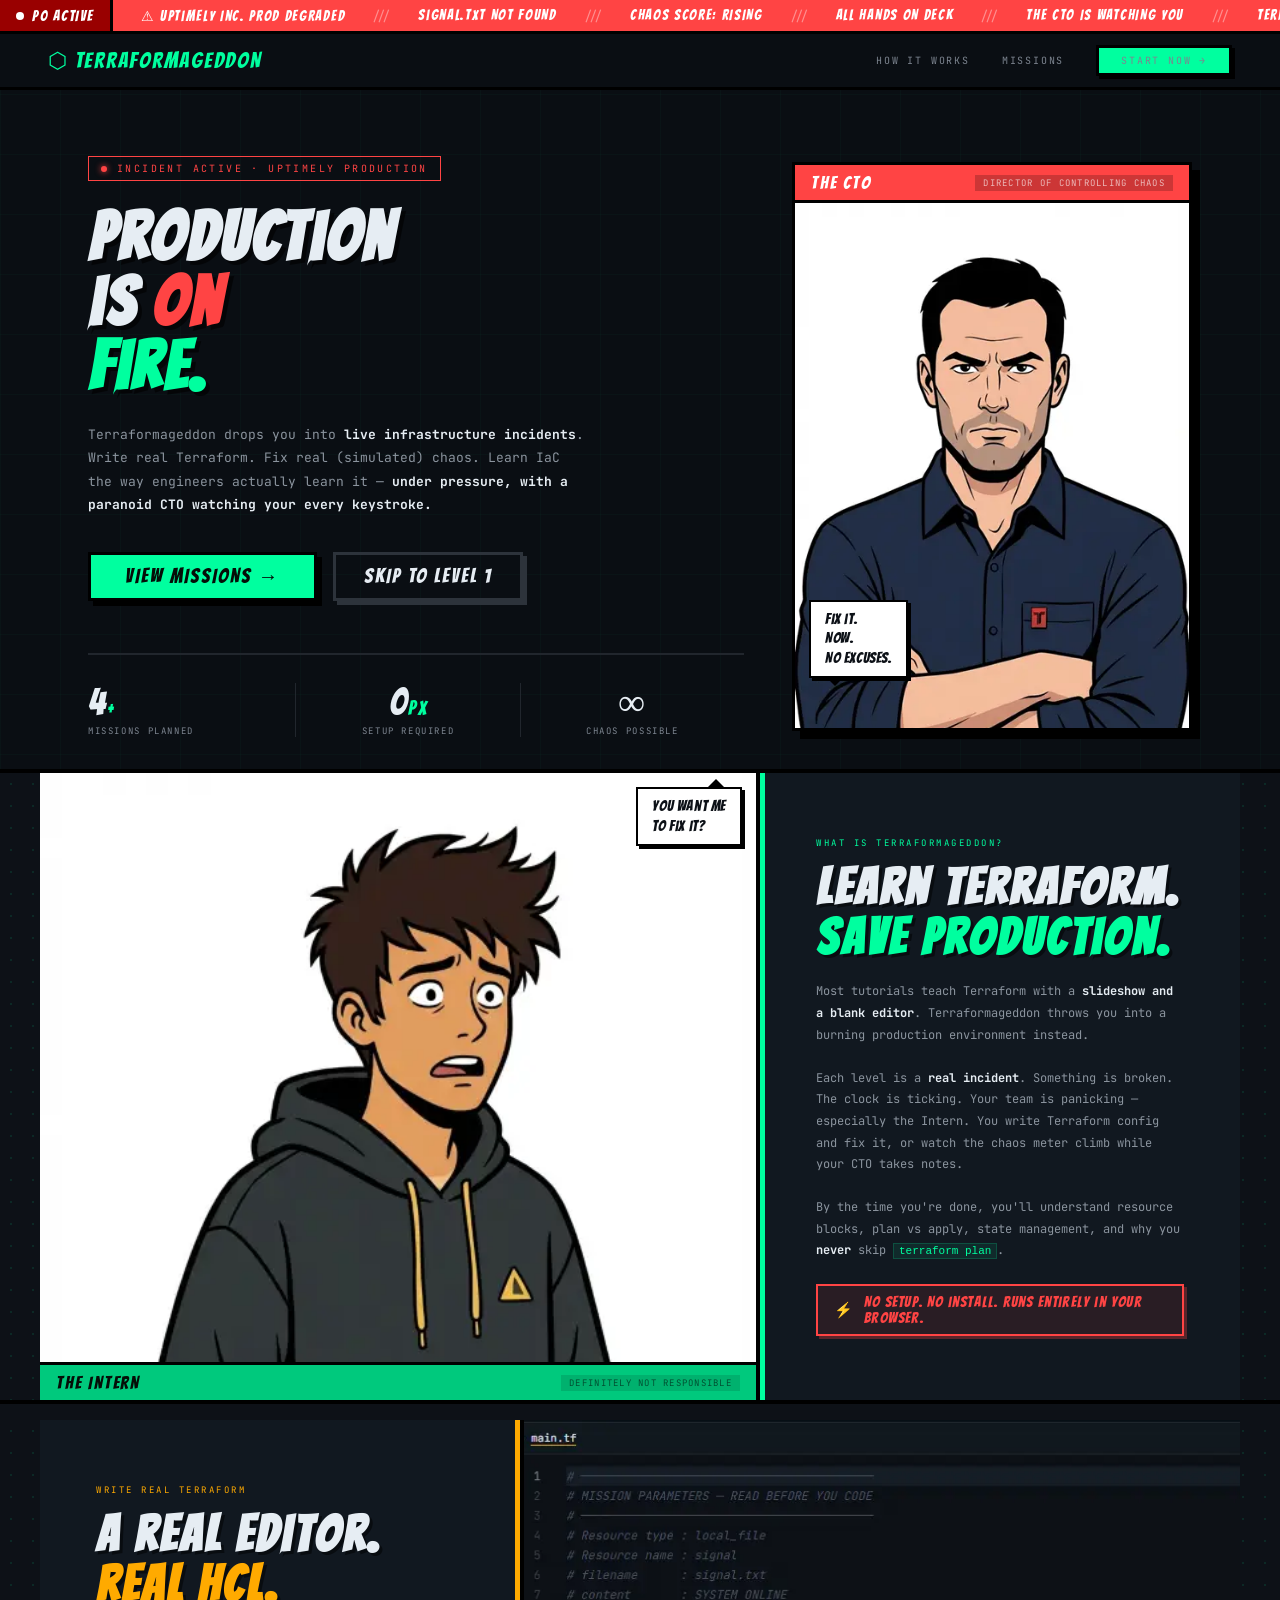
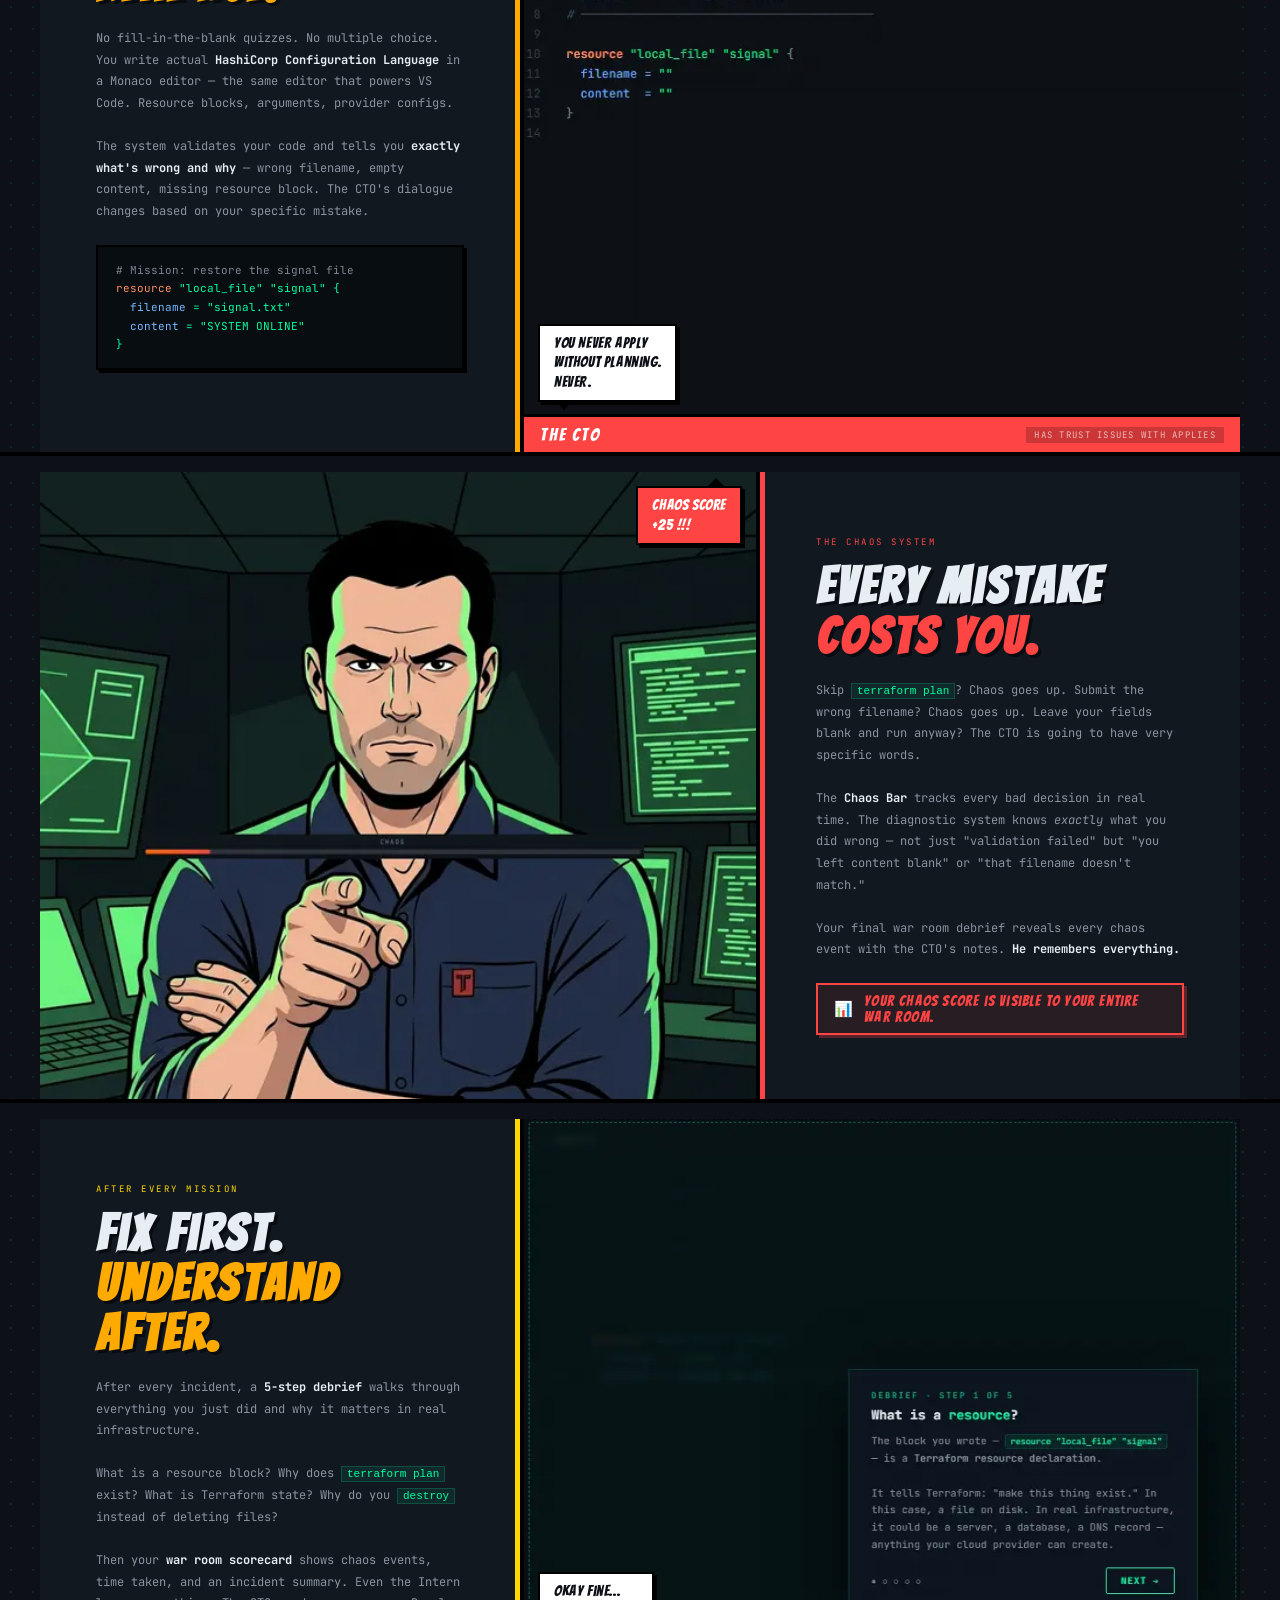
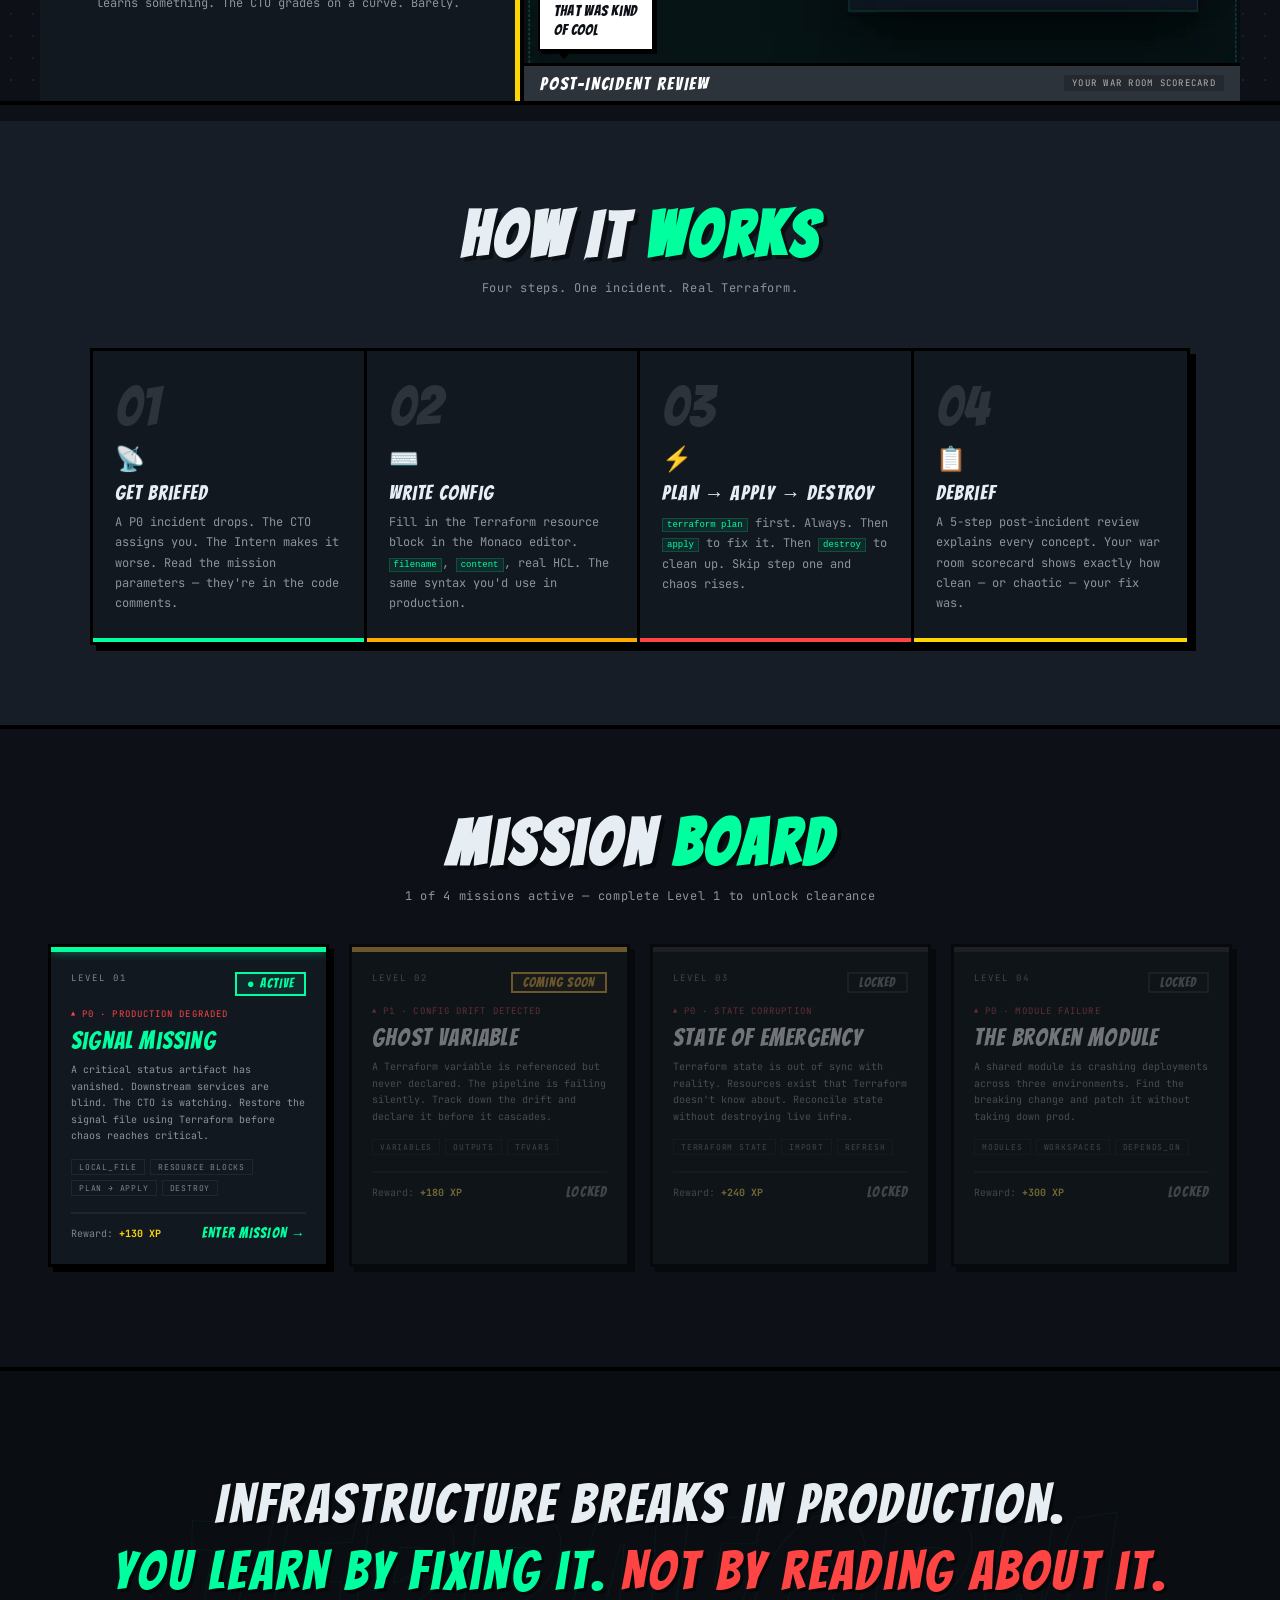
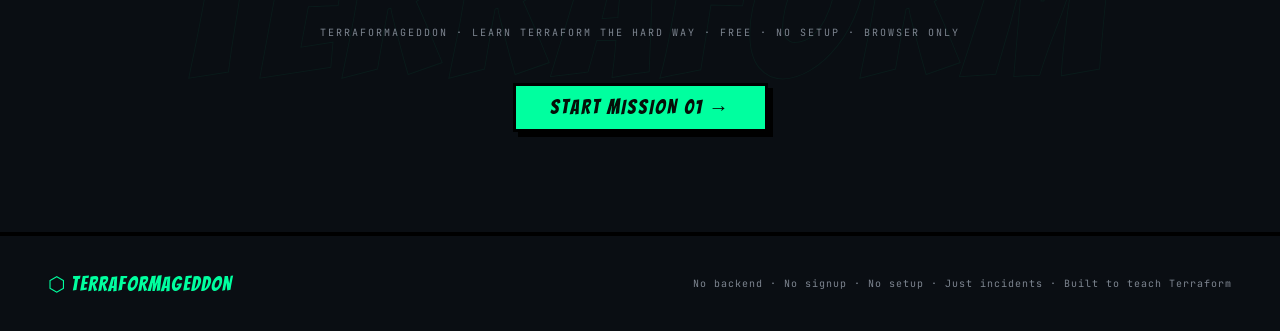
==== index.html @ a48fcbc2 "Initial commit" ====
<!DOCTYPE html>
<html lang="en">
<head>
<meta charset="UTF-8" />
<meta name="viewport" content="width=device-width, initial-scale=1.0" />
<title>Terraformageddon — Learn Terraform by Fixing Production</title>
<link rel="preconnect" href="https://fonts.googleapis.com" />
<link rel="preconnect" href="https://fonts.gstatic.com" crossorigin />
<link href="https://fonts.googleapis.com/css2?family=JetBrains+Mono:wght@400;500;700&family=Bangers&family=Syne:wght@400;600;700;800&display=swap" rel="stylesheet" />
  <link rel="stylesheet" href="css/style.css" />

</head>
<body class="landing">

<!-- TICKER -->
<div id="ticker">
  <div class="ticker-badge"><div class="ticker-dot"></div> P0 ACTIVE</div>
  <div class="ticker-scroll">
    <span class="ticker-item">⚠ Uptimely Inc. PROD DEGRADED</span><span class="ticker-sep"> /// </span>
    <span class="ticker-item">signal.txt NOT FOUND</span><span class="ticker-sep"> /// </span>
    <span class="ticker-item">CHAOS SCORE: RISING</span><span class="ticker-sep"> /// </span>
    <span class="ticker-item">ALL HANDS ON DECK</span><span class="ticker-sep"> /// </span>
    <span class="ticker-item">THE CTO IS WATCHING YOU</span><span class="ticker-sep"> /// </span>
    <span class="ticker-item">TERRAFORM CONFIG: MISSING</span><span class="ticker-sep"> /// </span>
    <span class="ticker-item">DOWNSTREAM SERVICES: BLIND</span><span class="ticker-sep"> /// </span>
    <span class="ticker-item">⚠ Uptimely Inc. PROD DEGRADED</span><span class="ticker-sep"> /// </span>
    <span class="ticker-item">signal.txt NOT FOUND</span><span class="ticker-sep"> /// </span>
    <span class="ticker-item">CHAOS SCORE: RISING</span><span class="ticker-sep"> /// </span>
    <span class="ticker-item">ALL HANDS ON DECK</span><span class="ticker-sep"> /// </span>
    <span class="ticker-item">THE CTO IS WATCHING YOU</span><span class="ticker-sep"> /// </span>
    <span class="ticker-item">TERRAFORM CONFIG: MISSING</span><span class="ticker-sep"> /// </span>
    <span class="ticker-item">DOWNSTREAM SERVICES: BLIND</span><span class="ticker-sep"> /// </span>
  </div>
</div>

<!-- NAV -->
<nav>
  <a href="#" class="nav-logo">⬡ TERRAFORMAGEDDON</a>
  <div class="nav-links">
    <a href="#how">How It Works</a>
    <a href="#missions">Missions</a>
    <a href="level1.html" class="nav-cta">START NOW →</a>
  </div>
</nav>

<!-- ═══════════════════════════════
     HERO
═══════════════════════════════ -->
<section id="hero">
  <div class="hero-inner">

    <div class="hero-left">
      <div class="hero-tag"><div class="hero-tag-dot"></div> Incident Active · Uptimely Production</div>
      <h1 class="hero-title">
        Production<br>is <span class="red">on</span><br><span class="green">fire.</span>
      </h1>
      <p class="hero-desc">
        Terraformageddon drops you into <strong>live infrastructure incidents</strong>.
        Write real Terraform. Fix real (simulated) chaos. Learn IaC the way engineers actually learn it —
        <strong>under pressure, with a paranoid CTO watching your every keystroke.</strong>
      </p>
      <div class="hero-btns">
        <a href="#missions" class="btn-primary">VIEW MISSIONS →</a>
        <a href="level1.html" class="btn-secondary">SKIP TO LEVEL 1</a>
      </div>
      <div class="hero-stats">
        <div class="hstat">
          <div class="hstat-val">4<span class="u">+</span></div>
          <div class="hstat-label">Missions Planned</div>
        </div>
        <div class="hstat">
          <div class="hstat-val">0<span class="u">px</span></div>
          <div class="hstat-label">Setup Required</div>
        </div>
        <div class="hstat">
          <div class="hstat-val">∞</div>
          <div class="hstat-label">Chaos Possible</div>
        </div>
      </div>
    </div>

    <!-- CTO card -->
    <div class="hero-right">
      <div class="char-card">
        <div class="char-card-bar bar-red">
          <span class="char-name">THE CTO</span>
          <span class="char-role">Director of Controlling Chaos</span>
        </div>
        <div class="char-slot portrait slot-cto">
          <img src="images/cto.webp" alt="The CTO">
          <img src="" alt="The CTO" data-char="cto" />
        </div>
        <div class="bubble bubble-bl">Fix it.<br>Now.<br>No excuses.</div>
      </div>
    </div>

  </div>
</section>


<!-- ═══════════════════════════════
     SECTION 1 — What Is This? (The Intern)
     Image LEFT, Text RIGHT
═══════════════════════════════ -->
<section class="feat ab-green">
  <div class="feat-inner">

    <div class="feat-img">
      <div class="char-slot full slot-intern">
        <img src="images/intern.webp" alt="The Intern">
        <img src="" alt="The Intern" data-char="intern" />
      </div>
      <!-- Name bar pinned to bottom -->
      <div class="char-card-bar bar-green" style="position:absolute;bottom:0;left:0;right:0;border-top:3px solid #000;border-bottom:none;">
        <span class="char-name dark">THE INTERN</span>
        <span class="char-role dark">Definitely Not Responsible</span>
      </div>
      <div class="bubble bubble-tr">You want ME <br>to fix it?</div>
    </div>

    <div class="feat-text">
      <div class="feat-eyebrow ey-green">What Is Terraformageddon?</div>
      <h2 class="feat-title">Learn Terraform.<br><span class="hl-green">Save Production.</span></h2>
      <p class="feat-body">
        Most tutorials teach Terraform with a <strong>slideshow and a blank editor</strong>.
        Terraformageddon throws you into a burning production environment instead.
        <br><br>
        Each level is a <strong>real incident</strong>. Something is broken. The clock is ticking.
        Your team is panicking — especially the Intern. You write Terraform config and fix it,
        or watch the chaos meter climb while your CTO takes notes.
        <br><br>
        By the time you're done, you'll understand resource blocks, plan vs apply,
        state management, and why you <strong>never</strong> skip <code>terraform plan</code>.
      </p>
      <div class="badge"><span>⚡</span> No setup. No install. Runs entirely in your browser.</div>
    </div>

  </div>
</section>


<!-- ═══════════════════════════════
     SECTION 2 — Write Real Code (CTO)
     Text LEFT, Image RIGHT
═══════════════════════════════ -->
<section class="feat ab-orange">
  <div class="feat-inner flip">

    <div class="feat-img" style="border-left:4px solid #000;border-right:none;">
      <div class="char-slot full slot-cto">
        <img src="images/editor.webp" alt="Code Editor">
        <img src="" alt="Code Editor for the actual Terraform Code" data-char="editor" />
      </div>
      <div class="char-card-bar bar-red" style="position:absolute;bottom:0;left:0;right:0;border-top:3px solid #000;border-bottom:none;">
        <span class="char-name">THE CTO</span>
        <span class="char-role">Has Trust Issues With Applies</span>
      </div>
      <div class="bubble bubble-bl">You NEVER apply<br>without planning.<br>NEVER.</div>
    </div>

    <div class="feat-text">
      <div class="feat-eyebrow ey-orange">Write Real Terraform</div>
      <h2 class="feat-title">A real editor.<br><span class="hl-orange">Real HCL.</span></h2>
      <p class="feat-body">
        No fill-in-the-blank quizzes. No multiple choice.
        You write actual <strong>HashiCorp Configuration Language</strong> in a Monaco editor —
        the same editor that powers VS Code. Resource blocks, arguments, provider configs.
        <br><br>
        The system validates your code and tells you <strong>exactly what's wrong and why</strong>
        — wrong filename, empty content, missing resource block.
        The CTO's dialogue changes based on your specific mistake.
      </p>
      <div class="callout">
        <span class="cm"># Mission: restore the signal file</span><br>
        <span class="kw">resource</span> "local_file" "signal" {<br>
        &nbsp;&nbsp;<span class="at">filename</span> = "signal.txt"<br>
        &nbsp;&nbsp;<span class="at">content</span>  = "SYSTEM ONLINE"<br>
        }
      </div>
    </div>

  </div>
</section>


<!-- ═══════════════════════════════
     SECTION 3 — Chaos System
     Image LEFT, Text RIGHT
═══════════════════════════════ -->
<section class="feat ab-red">
  <div class="feat-inner">

    <div class="feat-img">
      <div class="char-slot full slot-chaos">
        <img src="images/chaos.webp" alt="Chaos war room scene">
        <img src="" alt="Chaos war room scene" data-char="chaos" />
      </div>
      <div class="bubble bubble-tr bubble-red">CHAOS SCORE<br>+25 !!!</div>
    </div>

    <div class="feat-text">
      <div class="feat-eyebrow ey-red">The Chaos System</div>
      <h2 class="feat-title">Every mistake<br><span class="hl-red">costs you.</span></h2>
      <p class="feat-body">
        Skip <code>terraform plan</code>? Chaos goes up. Submit the wrong filename? Chaos goes up.
        Leave your fields blank and run anyway? The CTO is going to have very specific words.
        <br><br>
        The <strong>Chaos Bar</strong> tracks every bad decision in real time.
        The diagnostic system knows <em>exactly</em> what you did wrong —
        not just "validation failed" but "you left content blank" or "that filename doesn't match."
        <br><br>
        Your final war room debrief reveals every chaos event with the CTO's notes.
        <strong>He remembers everything.</strong>
      </p>
      <div class="badge"><span>📊</span> Your chaos score is visible to your entire war room.</div>
    </div>

  </div>
</section>


<!-- ═══════════════════════════════
     SECTION 4 — Debrief / Learn
     Text LEFT, Image RIGHT
═══════════════════════════════ -->
<section class="feat ab-yellow">
  <div class="feat-inner flip">

    <div class="feat-img" style="border-left:4px solid #000;border-right:none;">
      <div class="char-slot full slot-green">
        <img src="images/debrief.webp" alt="Post-mission debrief scene">
        <img src="" alt="Post-mission debrief" data-char="debrief" />
        <div class="placeholder">
          <div class="placeholder-icon">📡</div>
          <div class="placeholder-label">Scene Art Placeholder</div>
          <div class="placeholder-hint">War room debrief: scorecard on screen,<br>Intern actually impressed,<br>calm CTO, comic book style</div>
        </div>
      </div>
      <div class="char-card-bar bar-grey" style="position:absolute;bottom:0;left:0;right:0;border-top:3px solid #000;border-bottom:none;">
        <span class="char-name">POST-INCIDENT REVIEW</span>
        <span class="char-role">Your war room scorecard</span>
      </div>
      <div class="bubble bubble-bl">okay fine...<br>that was kind<br>of cool</div>
    </div>

    <div class="feat-text">
      <div class="feat-eyebrow ey-yellow">After Every Mission</div>
      <h2 class="feat-title">Fix first.<br><span class="hl-orange">Understand after.</span></h2>
      <p class="feat-body">
        After every incident, a <strong>5-step debrief</strong> walks through everything you just did
        and why it matters in real infrastructure.
        <br><br>
        What is a resource block? Why does <code>terraform plan</code> exist?
        What is Terraform state? Why do you <code>destroy</code> instead of deleting files?
        <br><br>
        Then your <strong>war room scorecard</strong> shows chaos events, time taken,
        and an incident summary. Even the Intern learns something.
        The CTO grades on a curve. Barely.
      </p>
    </div>

  </div>
</section>


<!-- ═══════════════════════════════
     HOW IT WORKS
═══════════════════════════════ -->
<section id="how">
  <div class="sec-head">
    <h2>How It <span>Works</span></h2>
    <p>Four steps. One incident. Real Terraform.</p>
  </div>
  <div class="steps">
    <div class="step s1">
      <div class="step-num">01</div>
      <div class="step-icon">📡</div>
      <div class="step-title">Get Briefed</div>
      <div class="step-body">A P0 incident drops. The CTO assigns you. The Intern makes it worse. Read the mission parameters — they're in the code comments.</div>
    </div>
    <div class="step s2">
      <div class="step-num">02</div>
      <div class="step-icon">⌨️</div>
      <div class="step-title">Write Config</div>
      <div class="step-body">Fill in the Terraform resource block in the Monaco editor. <code>filename</code>, <code>content</code>, real HCL. The same syntax you'd use in production.</div>
    </div>
    <div class="step s3">
      <div class="step-num">03</div>
      <div class="step-icon">⚡</div>
      <div class="step-title">Plan → Apply → Destroy</div>
      <div class="step-body"><code>terraform plan</code> first. Always. Then <code>apply</code> to fix it. Then <code>destroy</code> to clean up. Skip step one and chaos rises.</div>
    </div>
    <div class="step s4">
      <div class="step-num">04</div>
      <div class="step-icon">📋</div>
      <div class="step-title">Debrief</div>
      <div class="step-body">A 5-step post-incident review explains every concept. Your war room scorecard shows exactly how clean — or chaotic — your fix was.</div>
    </div>
  </div>
</section>


<!-- ═══════════════════════════════
     MISSION BOARD
═══════════════════════════════ -->
<section id="missions">
  <div style="max-width:1200px;margin:0 auto;">
    <div class="sec-head" style="margin-bottom:40px;">
      <h2>Mission <span>Board</span></h2>
      <p>1 of 4 missions active — complete Level 1 to unlock clearance</p>
    </div>
    <div class="mission-grid">

      <a href="level1.html" class="mcard active-m">
        <div class="maccent ma-green"></div>
        <div class="mbody">
          <div class="mtop"><div class="mlevel">Level 01</div><div class="mstatus ms-active">● ACTIVE</div></div>
          <div class="mincident">P0 · Production Degraded</div>
          <div class="mtitle">Signal Missing</div>
          <div class="mdesc">A critical status artifact has vanished. Downstream services are blind. The CTO is watching. Restore the signal file using Terraform before chaos reaches critical.</div>
          <div class="mtags">
            <span class="mtag">local_file</span>
            <span class="mtag">resource blocks</span>
            <span class="mtag">plan → apply</span>
            <span class="mtag">destroy</span>
          </div>
          <div class="mfooter">
            <div class="mxp">Reward: <strong>+130 XP</strong></div>
            <div class="mcta">ENTER MISSION →</div>
          </div>
        </div>
      </a>

      <div class="mcard locked">
        <div class="maccent ma-orange"></div>
        <div class="mbody">
          <div class="mtop"><div class="mlevel">Level 02</div><div class="mstatus ms-soon">COMING SOON</div></div>
          <div class="mincident">P1 · Config Drift Detected</div>
          <div class="mtitle">Ghost Variable</div>
          <div class="mdesc">A Terraform variable is referenced but never declared. The pipeline is failing silently. Track down the drift and declare it before it cascades.</div>
          <div class="mtags"><span class="mtag">variables</span><span class="mtag">outputs</span><span class="mtag">tfvars</span></div>
          <div class="mfooter"><div class="mxp">Reward: <strong>+180 XP</strong></div><div class="mcta">LOCKED</div></div>
        </div>
      </div>

      <div class="mcard locked">
        <div class="maccent ma-grey"></div>
        <div class="mbody">
          <div class="mtop"><div class="mlevel">Level 03</div><div class="mstatus ms-locked">LOCKED</div></div>
          <div class="mincident">P0 · State Corruption</div>
          <div class="mtitle">State of Emergency</div>
          <div class="mdesc">Terraform state is out of sync with reality. Resources exist that Terraform doesn't know about. Reconcile state without destroying live infra.</div>
          <div class="mtags"><span class="mtag">terraform state</span><span class="mtag">import</span><span class="mtag">refresh</span></div>
          <div class="mfooter"><div class="mxp">Reward: <strong>+240 XP</strong></div><div class="mcta">LOCKED</div></div>
        </div>
      </div>

      <div class="mcard locked">
        <div class="maccent ma-grey"></div>
        <div class="mbody">
          <div class="mtop"><div class="mlevel">Level 04</div><div class="mstatus ms-locked">LOCKED</div></div>
          <div class="mincident">P0 · Module Failure</div>
          <div class="mtitle">The Broken Module</div>
          <div class="mdesc">A shared module is crashing deployments across three environments. Find the breaking change and patch it without taking down prod.</div>
          <div class="mtags"><span class="mtag">modules</span><span class="mtag">workspaces</span><span class="mtag">depends_on</span></div>
          <div class="mfooter"><div class="mxp">Reward: <strong>+300 XP</strong></div><div class="mcta">LOCKED</div></div>
        </div>
      </div>

    </div>
  </div>
</section>


<!-- ═══════════════════════════════
     MANIFESTO
═══════════════════════════════ -->
<section id="manifesto">
  <div class="mani-text">
    Infrastructure breaks in production.<br>
    <span class="g">You learn by fixing it.</span>
    <span class="r"> Not by reading about it.</span>
  </div>
  <div class="mani-sub">Terraformageddon · Learn Terraform the hard way · Free · No setup · Browser only</div>
  <div style="margin-top:44px;">
    <a href="level1.html" class="btn-primary" style="display:inline-block;">START MISSION 01 →</a>
  </div>
</section>


<!-- ═══════════════════════════════
     FOOTER
═══════════════════════════════ -->
<footer>
  <div class="flogo">⬡ TERRAFORMAGEDDON</div>
  <div class="fcopy">No backend · No signup · No setup · Just incidents · Built to teach Terraform</div>
</footer>


<!-- ════════════════════════════════════════════════════
     AI IMAGE GENERATION PROMPTS
     Set #prompts { display: block } in CSS to reveal
════════════════════════════════════════════════════ -->
<div id="prompts">
  <div style="max-width:1100px;margin:0 auto;">
    <div class="sec-head" style="margin-bottom:40px;">
      <h2>Image <span>Prompts</span></h2>
      <p>Generate these in Midjourney / DALL-E 3 / Ideogram. Save to images/ and update the src="" attributes above.</p>
    </div>
    <div class="pgrid">

      <div class="pcard">
        <div class="pchar">THE CTO — Hero &amp; Section 2</div>
        <div class="pfile">→ images/cto.webp &amp; images/cto-plan.webp</div>
        <div class="ptext">
          <em>Flat vector comic book illustration. A stern tech CTO, mid-40s, short dark hair, sharp jaw, dark collared shirt. Holding coffee in one hand, pointing aggressively at something off-screen. Expression: furious, authoritative, zero tolerance. Background: dark ops room with subtle green terminal glow. Bold black outlines, limited palette — dark bg, red accent, green highlight. No gradients. Cel-shaded. Portrait orientation, upper body focus.</em>
          <br><br>
          <em>Variation 2 (cto-plan.webp): Same character, now pointing at a whiteboard showing "terraform plan → terraform apply" with an arrow diagram. Expression: dead serious, one eyebrow raised. Background has orange glow. Same flat vector comic style.</em>
        </div>
      </div>

      <div class="pcard">
        <div class="pchar">THE INTERN — Section 1</div>
        <div class="pfile">→ images/intern.webp</div>
        <div class="ptext">
          <em>Flat vector comic book illustration. A young software intern, early 20s, messy hair, oversized hoodie, wide nervous eyes. Holding a laptop, looking over their shoulder with a panicked but slightly smug expression. Background: server room or ops center with blinking status lights. Bold black outlines, limited palette — dark bg, yellow accent, chaotic energy. Cel-shaded, no gradients. Portrait orientation.</em>
        </div>
      </div>

      <div class="pcard">
        <div class="pchar">CHAOS SCENE — Section 3</div>
        <div class="pfile">→ images/chaos.webp</div>
        <div class="ptext">
          <em>Flat vector comic book action panel illustration. A dramatic war room scene: CTO in background, hands on head, furious. Intern in foreground, arms raised in panic. Large monitor behind them shows a red progress bar at maximum with "CHAOS: 100%" label. Warning symbols, exclamation marks, and fire emoji scattered as comic panel elements. Dynamic composition, bold red and orange accents, dark background. High energy. No gradients. Flat cel-shaded.</em>
        </div>
      </div>

      <div class="pcard">
        <div class="pchar">DEBRIEF SCENE — Section 4</div>
        <div class="pfile">→ images/debrief.webp</div>
        <div class="ptext">
          <em>Flat vector comic book illustration. A post-incident war room scene: CTO standing with arms folded, slightly less angry, almost impressed. Intern is seated, looking at a large monitor showing a green "MISSION COMPLETE" scorecard with stats. The chaos bar on screen shows 0%. Calm, slightly triumphant mood. Dark ops room background with green terminal glow. Flat cel-shaded, bold outlines, no gradients. Landscape/scene orientation.</em>
        </div>
      </div>

    </div>

<div style="margin-top:28px;padding:20px 24px;background:var(--bg2);border:2px solid var(--border);">
  <div style="font-family:var(--mono);font-size:10px;color:var(--grey);line-height:1.9;">
    <strong style="color:var(--text);">INTEGRATION STEPS:</strong><br>
        1. Generate images with your preferred AI tool (Midjourney, DALL-E 3, Ideogram, Adobe Firefly)<br>
        2. Save outputs to an <code style="color:var(--green)">images/</code> folder alongside this HTML file<br>
        3. Find the <code style="color:var(--green)">&lt;img src="" data-char="cto"&gt;</code> tags above and set the correct src paths<br>
        4. Placeholder divs auto-hide when image loads (handled by the script below)<br>
        5. <strong style="color:var(--text);">Recommended sizes:</strong> 800×1066px (3:4) for character portraits · 800×600px (4:3) for scenes<br>
        6. To reveal this prompt panel: find <code style="color:var(--green)">#prompts { display: none }</code> in the CSS and set it to <code style="color:var(--green)">block</code>
  </div>
</div>
</div>
</div>

<button id="scroll-top" onclick="window.scrollTo({top:0,behavior:'smooth'})" aria-label="Scroll to top">▲</button>

<script src="js/app.js"></script>

</body>
</html>
---- css/style.css ----
*, *::before, *::after { box-sizing: border-box; margin: 0; padding: 0; }

  :root {
    --bg:         #0d1117;
    --bg2:        #111820;
    --bg3:        #161d27;
    --border:     #21262d;
    --border2:    #2d333b;
    --green:      #00ff9f;
    --green-dim:  #00c97d;
    --red:        #ff4444;
    --red-dim:    #cc2222;
    --orange:     #ffaa00;
    --yellow:     #ffd700;
    --grey:       #7d8590;
    --text:       #e6edf3;
    --text2:      #8b949e;
    --mono:       'JetBrains Mono', monospace;
    --display:    'Bangers', cursive;
    --ui:         'Syne', sans-serif;
  }

  html {
    scroll-behavior: smooth;
    scroll-padding-top: 110px;
    height: 100%;
    background: var(--bg);
  }

  body {
    min-height: 100vh;
    background: var(--bg);
    color: var(--text);
    font-family: var(--ui);
  }

  body.level1 {
    height: 100%;
    overflow: hidden;
  }

  body.landing {
    padding-top: 34px;
  }

  /* ── SCANLINE OVERLAY ── */
  body.level1::before {
    content: '';
    position: fixed;
    inset: 0;
    background: repeating-linear-gradient(
      0deg,
      transparent,
      transparent 2px,
      rgba(0,0,0,0.03) 2px,
      rgba(0,0,0,0.03) 4px
    );
    pointer-events: none;
    z-index: 9999;
  }

  /* ── LAYOUT ── */
  #app {
    display: grid;
    grid-template-rows: 48px 1fr 200px;
    grid-template-columns: 22% 40% 38%;
    height: 100vh;
  }

  /* ── HUD ── */
  #hud {
    grid-column: 1 / -1;
    display: flex;
    align-items: center;
    padding: 0 20px;
    border-bottom: 1px solid var(--border);
    background: linear-gradient(180deg, #12191f 0%, var(--bg) 100%);
    gap: 0;
    position: relative;
    z-index: 10;
  }

  #hud-title {
    font-family: var(--mono);
    font-size: 13px;
    font-weight: 700;
    color: var(--orange);
    letter-spacing: 0.08em;
    text-transform: uppercase;
    flex: 0 0 22%;
  }

  #hud-center {
    flex: 0 0 40%;
    display: flex;
    flex-direction: column;
    align-items: center;
    gap: 4px;
    padding: 0 20px;
  }

  #chaos-label {
    font-family: var(--mono);
    font-size: 9px;
    letter-spacing: 0.2em;
    color: var(--grey);
    text-transform: uppercase;
  }

  #chaos-bar-outer {
    width: 100%;
    height: 8px;
    background: var(--border2);
    border-radius: 2px;
    overflow: hidden;
    border: 1px solid var(--border);
  }

  #chaos-bar-inner {
    height: 100%;
    width: 0%;
    background: linear-gradient(90deg, #ff6600, #ff4444);
    border-radius: 2px;
    transition: width 0.6s cubic-bezier(0.34, 1.56, 0.64, 1);
    box-shadow: 0 0 8px rgba(255,68,68,0.6);
  }

  #chaos-bar-inner.pulse {
    animation: chaospulse 0.4s ease;
  }

  @keyframes chaospulse {
    0%   { box-shadow: 0 0 8px rgba(255,68,68,0.6); }
    50%  { box-shadow: 0 0 24px rgba(255,68,68,1); }
    100% { box-shadow: 0 0 8px rgba(255,68,68,0.6); }
  }

  #hud-right {
    flex: 0 0 38%;
    display: flex;
    align-items: center;
    justify-content: flex-end;
    gap: 16px;
  }

  #reputation-badge {
    font-family: var(--mono);
    font-size: 10px;
    font-weight: 700;
    color: var(--bg);
    background: var(--orange);
    padding: 3px 10px;
    border-radius: 2px;
    letter-spacing: 0.1em;
    text-transform: uppercase;
  }

  #xp-counter {
    font-family: var(--mono);
    font-size: 12px;
    color: var(--green);
    font-weight: 700;
    min-width: 80px;
    text-align: right;
  }

  #xp-flash {
    font-family: var(--mono);
    font-size: 10px;
    color: var(--red);
    position: absolute;
    right: 20px;
    top: 100%;
    opacity: 0;
    transition: opacity 0.3s;
  }

  /* ── PANELS ── */
  .panel {
    border-right: 1px solid var(--border);
    border-bottom: 1px solid var(--border);
    overflow: hidden;
    display: flex;
    flex-direction: column;
  }

  .panel-header {
    padding: 8px 14px;
    border-bottom: 1px solid var(--border);
    font-family: var(--mono);
    font-size: 10px;
    letter-spacing: 0.15em;
    text-transform: uppercase;
    color: var(--grey);
    background: var(--bg2);
    flex-shrink: 0;
    display: flex;
    align-items: center;
    gap: 8px;
  }

  .panel-header .dot {
    width: 6px; height: 6px;
    border-radius: 50%;
    background: var(--border2);
  }
  .panel-header .dot.green { background: var(--green); box-shadow: 0 0 6px var(--green); }
  .panel-header .dot.red   { background: var(--red); box-shadow: 0 0 6px var(--red); }
  .panel-header .dot.yellow{ background: var(--yellow); }

  /* ── NPC PANEL ── */
  #npc-panel {
    grid-column: 1;
    grid-row: 2;
  }

  #npc-messages {
    flex: 1;
    overflow-y: auto;
    padding: 12px;
    display: flex;
    flex-direction: column;
    gap: 12px;
    scrollbar-width: thin;
    scrollbar-color: var(--border2) transparent;
  }

  .npc-msg {
    display: flex;
    flex-direction: column;
    gap: 3px;
    animation: msgfade 0.3s ease;
  }

  @keyframes msgfade {
    from { opacity: 0; transform: translateY(6px); }
    to   { opacity: 1; transform: translateY(0); }
  }

  .npc-name {
    font-family: var(--mono);
    font-size: 10px;
    font-weight: 700;
    letter-spacing: 0.1em;
    text-transform: uppercase;
  }
  .npc-name.cto    { color: var(--red); }
  .npc-name.intern { color: var(--yellow); }
  .npc-name.system { color: var(--grey); }

  .npc-text {
    font-family: var(--mono);
    font-size: 11px;
    line-height: 1.5;
    color: var(--text);
    background: var(--bg2);
    border: 1px solid var(--border);
    border-radius: 0 6px 6px 6px;
    padding: 8px 10px;
  }
  .npc-text.system-msg {
    color: var(--grey);
    font-size: 10px;
    background: transparent;
    border-color: var(--border);
    border-left: 2px solid var(--grey);
    border-radius: 0;
  }
  .npc-text.cto-msg {
    border-left: 2px solid var(--red);
    border-radius: 0 4px 4px 0;
    background: rgba(255,68,68,0.04);
  }

  .typing-indicator {
    display: flex;
    align-items: center;
    gap: 4px;
    padding: 6px 10px;
    background: var(--bg2);
    border: 1px solid var(--border);
    border-radius: 0 6px 6px 6px;
    width: fit-content;
  }
  .typing-dot {
    width: 5px; height: 5px;
    border-radius: 50%;
    background: var(--grey);
    animation: typingbounce 1.2s ease-in-out infinite;
  }
  .typing-dot:nth-child(2) { animation-delay: 0.2s; }
  .typing-dot:nth-child(3) { animation-delay: 0.4s; }

  @keyframes typingbounce {
    0%, 60%, 100% { transform: translateY(0); opacity: 0.4; }
    30%            { transform: translateY(-4px); opacity: 1; }
  }

  /* ── NPC TOAST POPUPS ── */
  #toast-stack {
    position: fixed;
    bottom: 220px;
    left: 16px;
    width: 260px;
    display: flex;
    flex-direction: column-reverse;
    gap: 8px;
    z-index: 500;
    pointer-events: none;
  }

  .npc-toast {
    display: flex;
    flex-direction: column;
    gap: 4px;
    animation: toastin 0.28s cubic-bezier(0.16, 1, 0.3, 1) both;
    pointer-events: none;
  }

  .npc-toast.toasting-out {
    animation: toastout 0.35s ease forwards;
  }

  @keyframes toastin {
    from { opacity: 0; transform: translateX(-18px) scale(0.96); }
    to   { opacity: 1; transform: translateX(0) scale(1); }
  }

  @keyframes toastout {
    from { opacity: 1; transform: translateX(0) scale(1); max-height: 120px; margin-bottom: 0; }
    to   { opacity: 0; transform: translateX(-12px) scale(0.95); max-height: 0; margin-bottom: -8px; }
  }

  .toast-name {
    font-family: var(--mono);
    font-size: 9px;
    font-weight: 700;
    letter-spacing: 0.14em;
    text-transform: uppercase;
  }
  .toast-name.cto    { color: var(--red); }
  .toast-name.intern { color: var(--yellow); }
  .toast-name.system { color: var(--grey); }

  .toast-bubble {
    font-family: var(--mono);
    font-size: 11px;
    line-height: 1.5;
    color: var(--text);
    padding: 9px 12px;
    border-radius: 2px 8px 8px 8px;
    border: 1px solid;
    backdrop-filter: blur(8px);
    box-shadow: 0 8px 32px rgba(0,0,0,0.6), 0 2px 8px rgba(0,0,0,0.4);
  }

  .toast-bubble.cto-toast {
    background: rgba(20, 8, 8, 0.92);
    border-color: rgba(255,68,68,0.35);
    color: #f0d0d0;
  }
  .toast-bubble.intern-toast {
    background: rgba(20, 18, 4, 0.92);
    border-color: rgba(255,215,0,0.3);
    color: #f0e8b0;
  }
  .toast-bubble.system-toast {
    background: rgba(10, 14, 20, 0.94);
    border-color: rgba(125,133,144,0.3);
    color: var(--grey);
    font-size: 10px;
    border-radius: 2px;
    border-left: 2px solid var(--grey);
  }

  /* ── EDITOR PANEL ── */
  #editor-panel {
    grid-column: 2;
    grid-row: 2;
  }

  #editor-tab {
    display: flex;
    align-items: center;
    gap: 6px;
    font-family: var(--mono);
    font-size: 11px;
    color: var(--text2);
    background: var(--bg2);
    padding: 8px 14px;
    border-bottom: 1px solid var(--border);
    flex-shrink: 0;
  }
  #editor-tab span.active { color: var(--text); border-bottom: 1px solid var(--orange); }

  #monaco-container {
    flex: 1;
    overflow: hidden;
    position: relative;
  }

  #editor-actions {
    padding: 12px 14px;
    display: flex;
    gap: 10px;
    border-top: 1px solid var(--border);
    background: var(--bg2);
    flex-shrink: 0;
    flex-wrap: wrap;
  }

  .action-btn {
    font-family: var(--mono);
    font-size: 11px;
    font-weight: 700;
    letter-spacing: 0.08em;
    text-transform: uppercase;
    padding: 8px 16px;
    border: 1px solid;
    border-radius: 2px;
    cursor: pointer;
    transition: all 0.2s;
    position: relative;
    background: transparent;
    display: flex;
    flex-direction: column;
    align-items: flex-start;
    gap: 2px;
  }

  .action-btn .btn-label { line-height: 1; }

  .action-btn .btn-cmd {
    font-size: 9px;
    font-weight: 400;
    letter-spacing: 0.06em;
    text-transform: none;
    opacity: 0.55;
    line-height: 1;
  }

  .action-btn.locked {
    border-color: var(--border2);
    color: var(--border2);
    cursor: not-allowed;
    opacity: 0.4;
  }

  .action-btn.active {
    border-color: var(--green);
    color: var(--green);
    box-shadow: 0 0 12px rgba(0,255,159,0.2), inset 0 0 12px rgba(0,255,159,0.05);
    animation: btnpulse 2s ease-in-out infinite;
  }

  @keyframes btnpulse {
    0%, 100% { box-shadow: 0 0 12px rgba(0,255,159,0.2), inset 0 0 12px rgba(0,255,159,0.05); }
    50%       { box-shadow: 0 0 20px rgba(0,255,159,0.4), inset 0 0 16px rgba(0,255,159,0.08); }
  }

  .action-btn.done {
    border-color: var(--border2);
    color: var(--grey);
    cursor: default;
    opacity: 0.6;
  }

  .action-btn.danger {
    border-color: var(--red);
    color: var(--red);
    box-shadow: 0 0 12px rgba(255,68,68,0.2);
    animation: dangerpulse 2s ease-in-out infinite;
  }

  @keyframes dangerpulse {
    0%, 100% { box-shadow: 0 0 12px rgba(255,68,68,0.2); }
    50%       { box-shadow: 0 0 24px rgba(255,68,68,0.5); }
  }

  .action-btn.active:hover {
    background: rgba(0,255,159,0.08);
    transform: translateY(-1px);
  }
  .action-btn.danger:hover {
    background: rgba(255,68,68,0.08);
    transform: translateY(-1px);
  }

  #decommission-confirm {
    width: 100%;
    margin-top: 4px;
    font-family: var(--mono);
    font-size: 11px;
    color: var(--red);
    display: none;
    align-items: center;
    gap: 10px;
  }
  #decommission-confirm.visible { display: flex; }
  #decommission-confirm button {
    background: var(--red);
    color: var(--bg);
    border: none;
    padding: 4px 12px;
    font-family: var(--mono);
    font-size: 11px;
    font-weight: 700;
    cursor: pointer;
    border-radius: 2px;
  }
  #decommission-confirm button.cancel {
    background: transparent;
    color: var(--grey);
    border: 1px solid var(--border2);
  }

  /* ── MAP PANEL ── */
  #map-panel {
    grid-column: 3;
    grid-row: 2;
    border-right: none;
  }

  #map-canvas {
    flex: 1;
    position: relative;
    background:
      radial-gradient(ellipse at center, #12191f 0%, var(--bg) 80%);
    overflow: hidden;
  }

  /* Grid pattern */
  #map-canvas::before {
    content: '';
    position: absolute;
    inset: 0;
    background-image:
      linear-gradient(var(--border) 1px, transparent 1px),
      linear-gradient(90deg, var(--border) 1px, transparent 1px);
    background-size: 32px 32px;
    opacity: 0.3;
  }

  #map-svg {
    position: absolute;
    inset: 0;
    width: 100%;
    height: 100%;
  }

  #map-status {
    padding: 10px 14px;
    font-family: var(--mono);
    font-size: 10px;
    color: var(--grey);
    border-top: 1px solid var(--border);
    background: var(--bg2);
    flex-shrink: 0;
    letter-spacing: 0.05em;
    line-height: 1.4;
  }

  #map-status span { color: var(--red); }
  #map-status span.ok { color: var(--green); }

  /* ── TERMINAL ── */
  #terminal-panel {
    grid-column: 1 / -1;
    grid-row: 3;
    border-right: none;
    border-bottom: none;
    flex-direction: column;
  }

  #terminal-header {
    padding: 6px 14px;
    border-bottom: 1px solid var(--border);
    font-family: var(--mono);
    font-size: 10px;
    letter-spacing: 0.15em;
    text-transform: uppercase;
    color: var(--grey);
    background: var(--bg2);
    flex-shrink: 0;
    display: flex;
    justify-content: space-between;
    align-items: center;
    cursor: pointer;
    user-select: none;
  }

  #terminal-toggle { font-size: 12px; }

  #terminal-output {
    flex: 1;
    overflow-y: auto;
    padding: 12px 16px;
    font-family: var(--mono);
    font-size: 11px;
    line-height: 1.6;
    color: #00e68a;
    background: #080d12;
    scrollbar-width: thin;
    scrollbar-color: var(--border2) transparent;
    white-space: pre-wrap;
    word-break: break-word;
  }

  #terminal-panel.collapsed #terminal-output { display: none; }
  #terminal-panel.collapsed { grid-row: 3; height: 32px !important; }

  #terminal-cursor {
    display: inline-block;
    width: 7px;
    height: 13px;
    background: var(--green);
    vertical-align: text-bottom;
    animation: blink 1s step-end infinite;
    margin-left: 2px;
  }

  @keyframes blink {
    0%, 100% { opacity: 1; }
    50%       { opacity: 0; }
  }

  /* ── BRIEFING MODAL ── */
  #briefing-overlay {
    position: fixed;
    inset: 0;
    background: rgba(8, 13, 18, 0.82);
    backdrop-filter: blur(3px);
    z-index: 600;
    display: flex;
    align-items: center;
    justify-content: center;
    opacity: 0;
    pointer-events: none;
    transition: opacity 0.4s ease;
  }
  #briefing-overlay.visible {
    opacity: 1;
    pointer-events: all;
  }

  #briefing-card {
    width: 540px;
    max-width: 92vw;
    background: #0d1520;
    border: 1px solid #1e3a2a;
    box-shadow: 0 0 80px rgba(0,255,159,0.06), 0 0 0 1px rgba(0,255,159,0.08), 0 32px 64px rgba(0,0,0,0.8);
    animation: briefingslide 0.45s cubic-bezier(0.16, 1, 0.3, 1) both;
    overflow: hidden;
  }

  @keyframes briefingslide {
    from { transform: translateY(24px) scale(0.97); opacity: 0; }
    to   { transform: translateY(0) scale(1); opacity: 1; }
  }

  #briefing-header {
    padding: 0;
    position: relative;
    overflow: hidden;
  }

  #briefing-alert-bar {
    background: linear-gradient(90deg, rgba(255,68,68,0.15) 0%, transparent 100%);
    border-bottom: 1px solid rgba(255,68,68,0.25);
    padding: 10px 24px;
    display: flex;
    align-items: center;
    gap: 10px;
  }

  #briefing-alert-dot {
    width: 8px; height: 8px;
    border-radius: 50%;
    background: var(--red);
    box-shadow: 0 0 8px var(--red);
    animation: alertblink 1s step-end infinite;
    flex-shrink: 0;
  }

  @keyframes alertblink {
    0%, 100% { opacity: 1; }
    50%       { opacity: 0.2; }
  }

  #briefing-alert-text {
    font-family: var(--mono);
    font-size: 10px;
    font-weight: 700;
    color: var(--red);
    letter-spacing: 0.18em;
    text-transform: uppercase;
  }

  #briefing-title-area {
    padding: 22px 28px 16px;
  }

  #briefing-eyebrow {
    font-family: var(--mono);
    font-size: 9px;
    letter-spacing: 0.22em;
    text-transform: uppercase;
    color: var(--grey);
    margin-bottom: 8px;
  }

  #briefing-title {
    font-family: var(--mono);
    font-size: 20px;
    font-weight: 700;
    color: var(--text);
    letter-spacing: 0.04em;
    line-height: 1.2;
  }

  #briefing-title span { color: var(--green); }

  #briefing-body {
    padding: 4px 28px 24px;
    display: flex;
    flex-direction: column;
    gap: 16px;
  }

  .briefing-section {
    display: flex;
    flex-direction: column;
    gap: 6px;
  }

  .briefing-section-label {
    font-family: var(--mono);
    font-size: 9px;
    letter-spacing: 0.2em;
    text-transform: uppercase;
    color: var(--grey);
  }

  .briefing-section-text {
    font-family: var(--mono);
    font-size: 12px;
    line-height: 1.65;
    color: var(--text2);
  }

  .briefing-section-text strong {
    color: var(--text);
    font-weight: 700;
  }

  .briefing-mission-box {
    background: rgba(0,255,159,0.04);
    border: 1px solid rgba(0,255,159,0.15);
    border-left: 3px solid var(--green);
    padding: 12px 16px;
    display: flex;
    flex-direction: column;
    gap: 4px;
  }

  .briefing-mission-label {
    font-family: var(--mono);
    font-size: 9px;
    letter-spacing: 0.2em;
    text-transform: uppercase;
    color: var(--green-dim);
  }

  .briefing-mission-text {
    font-family: var(--mono);
    font-size: 12px;
    color: var(--text);
    line-height: 1.6;
  }

  .briefing-steps {
    display: flex;
    flex-direction: column;
    gap: 6px;
  }

  .briefing-step {
    display: flex;
    align-items: flex-start;
    gap: 12px;
    font-family: var(--mono);
    font-size: 11px;
    color: var(--text2);
    line-height: 1.5;
  }

  .briefing-step-num {
    width: 20px;
    height: 20px;
    border: 1px solid var(--border2);
    border-radius: 50%;
    display: flex;
    align-items: center;
    justify-content: center;
    font-size: 9px;
    font-weight: 700;
    color: var(--grey);
    flex-shrink: 0;
    margin-top: 1px;
  }

  #briefing-footer {
    padding: 16px 28px;
    border-top: 1px solid var(--border);
    background: rgba(0,0,0,0.3);
    display: flex;
    justify-content: flex-end;
  }

  #briefing-accept {
    font-family: var(--mono);
    font-size: 12px;
    font-weight: 700;
    letter-spacing: 0.1em;
    text-transform: uppercase;
    padding: 11px 28px;
    background: var(--green);
    color: #050e08;
    border: none;
    cursor: pointer;
    border-radius: 2px;
    transition: all 0.2s;
    box-shadow: 0 0 20px rgba(0,255,159,0.25);
  }

  #briefing-accept:hover {
    background: #00e88f;
    box-shadow: 0 0 32px rgba(0,255,159,0.45);
    transform: translateY(-1px);
  }

  /* ── TOUR TOOLTIP ── */
  #tour-overlay {
    position: fixed;
    inset: 0;
    background: rgba(8, 13, 18, 0.72);
    backdrop-filter: blur(2px);
    z-index: 700;
    pointer-events: none;
    opacity: 0;
    transition: opacity 0.3s ease;
  }
  #tour-overlay.visible {
    opacity: 1;
    pointer-events: all;
  }

  #tour-spotlight {
    position: fixed;
    border: 2px solid rgba(0,255,159,0.6);
    box-shadow:
      0 0 0 4000px rgba(8,13,18,0.78),
      0 0 0 1px rgba(0,255,159,0.2),
      inset 0 0 30px rgba(0,255,159,0.04);
    border-radius: 4px;
    pointer-events: none;
    transition: all 0.45s cubic-bezier(0.16, 1, 0.3, 1);
    z-index: 701;
  }

  #tour-card {
    position: fixed;
    width: 300px;
    background: #0d1520;
    border: 1px solid rgba(0,255,159,0.25);
    box-shadow: 0 16px 48px rgba(0,0,0,0.7);
    padding: 18px 20px 16px;
    z-index: 702;
    transition: all 0.45s cubic-bezier(0.16, 1, 0.3, 1);
    opacity: 0;
    pointer-events: none;
  }
  #tour-card.visible {
    opacity: 1;
    pointer-events: all;
  }

  #tour-card::before {
    content: '';
    position: absolute;
    width: 10px; height: 10px;
    background: #0d1520;
    border-left: 1px solid rgba(0,255,159,0.25);
    border-top: 1px solid rgba(0,255,159,0.25);
    top: -6px; left: 24px;
    transform: rotate(45deg);
  }

  #tour-step-label {
    font-family: var(--mono);
    font-size: 9px;
    letter-spacing: 0.2em;
    text-transform: uppercase;
    color: var(--green-dim);
    margin-bottom: 6px;
  }

  #tour-title {
    font-family: var(--mono);
    font-size: 13px;
    font-weight: 700;
    color: var(--text);
    margin-bottom: 8px;
  }

  #tour-text {
    font-family: var(--mono);
    font-size: 11px;
    color: var(--text2);
    line-height: 1.6;
    margin-bottom: 16px;
  }

  #tour-footer {
    display: flex;
    justify-content: space-between;
    align-items: center;
  }

  #tour-progress {
    font-family: var(--mono);
    font-size: 9px;
    color: var(--grey);
    letter-spacing: 0.1em;
  }

  #tour-actions {
    display: flex;
    gap: 8px;
    align-items: center;
  }

  #tour-next {
    font-family: var(--mono);
    font-size: 10px;
    font-weight: 700;
    letter-spacing: 0.1em;
    text-transform: uppercase;
    padding: 7px 16px;
    border: 1px solid var(--green);
    color: var(--green);
    background: transparent;
    cursor: pointer;
    border-radius: 2px;
    transition: all 0.2s;
  }
  #tour-next:hover {
    background: rgba(0,255,159,0.1);
  }

  #tour-skip {
    font-family: var(--mono);
    font-size: 10px;
    letter-spacing: 0.1em;
    text-transform: uppercase;
    padding: 7px 16px;
    border: 1px solid var(--border2);
    color: var(--grey);
    background: transparent;
    cursor: pointer;
    border-radius: 2px;
    transition: all 0.2s;
  }
  #tour-skip:hover {
    background: rgba(125,133,144,0.1);
  }

  /* ── DEBRIEF TOUR ── */
  #debrief-overlay {
    position: fixed;
    inset: 0;
    background: rgba(8, 13, 18, 0.88);
    backdrop-filter: blur(3px);
    z-index: 800;
    pointer-events: none;
    opacity: 0;
    transition: opacity 0.35s ease;
  }
  #debrief-overlay.visible {
    opacity: 1;
    pointer-events: all;
  }

  #debrief-card {
    position: fixed;
    width: 380px;
    background: #0d1520;
    border: 1px solid rgba(0,255,159,0.2);
    box-shadow: 0 24px 64px rgba(0,0,0,0.8), 0 0 0 1px rgba(0,255,159,0.06);
    padding: 22px 24px 18px;
    z-index: 801;
    opacity: 0;
    pointer-events: none;
    transition: opacity 0.3s ease, transform 0.3s ease;
    transform: translateY(8px);
  }
  #debrief-card.visible {
    opacity: 1;
    pointer-events: all;
    transform: translateY(0);
  }

  #debrief-eyebrow {
    font-family: var(--mono);
    font-size: 9px;
    letter-spacing: 0.22em;
    text-transform: uppercase;
    color: var(--green-dim);
    margin-bottom: 6px;
  }

  #debrief-title {
    font-family: var(--mono);
    font-size: 14px;
    font-weight: 700;
    color: var(--text);
    margin-bottom: 10px;
    line-height: 1.3;
  }

  #debrief-title span { color: var(--green); }

  #debrief-body {
    font-family: var(--mono);
    font-size: 11px;
    color: var(--text2);
    line-height: 1.7;
    margin-bottom: 16px;
  }

  #debrief-body code {
    background: rgba(0,255,159,0.08);
    border: 1px solid rgba(0,255,159,0.15);
    color: var(--green);
    padding: 1px 5px;
    border-radius: 2px;
    font-size: 10px;
  }

  #debrief-footer {
    display: flex;
    justify-content: space-between;
    align-items: center;
  }

  #debrief-actions {
    display: flex;
    gap: 8px;
    align-items: center;
  }

  #debrief-progress {
    font-family: var(--mono);
    font-size: 9px;
    color: var(--grey);
    letter-spacing: 0.1em;
  }

  #debrief-next {
    font-family: var(--mono);
    font-size: 10px;
    font-weight: 700;
    letter-spacing: 0.1em;
    text-transform: uppercase;
    padding: 7px 16px;
    border: 1px solid var(--green);
    color: var(--green);
    background: transparent;
    cursor: pointer;
    border-radius: 2px;
    transition: all 0.2s;
  }
  #debrief-next:hover { background: rgba(0,255,159,0.1); }

  #debrief-back {
    font-family: var(--mono);
    font-size: 10px;
    letter-spacing: 0.1em;
    text-transform: uppercase;
    padding: 7px 16px;
    border: 1px solid var(--border2);
    color: var(--grey);
    background: transparent;
    cursor: pointer;
    border-radius: 2px;
    transition: all 0.2s;
  }

  #debrief-back:hover:not(:disabled) {
    background: rgba(125,133,144,0.1);
  }

  #debrief-back:disabled {
    opacity: 0.4;
    cursor: default;
  }

  #debrief-highlight {
    position: fixed;
    border: 1px dashed rgba(0,255,159,0.4);
    border-radius: 3px;
    background: rgba(0,255,159,0.03);
    pointer-events: none;
    transition: all 0.4s cubic-bezier(0.16, 1, 0.3, 1);
    z-index: 800;
  }

  /* ── WAR ROOM ── */
  #war-room {
    position: fixed;
    inset: 0;
    background: rgba(8,13,18,0.97);
    z-index: 1000;
    display: none;
    align-items: center;
    justify-content: center;
    animation: warfade 0.6s ease;
  }
  #war-room.visible { display: flex; }

  @keyframes warfade {
    from { opacity: 0; }
    to   { opacity: 1; }
  }

  #incident-card {
    background: var(--bg2);
    border: 1px solid var(--border2);
    width: 520px;
    max-width: 94vw;
    padding: 0;
    overflow: hidden;
    box-shadow: 0 0 60px rgba(0,255,159,0.08), 0 0 120px rgba(0,0,0,0.8);
    animation: cardslide 0.5s cubic-bezier(0.16, 1, 0.3, 1) 0.2s both;
  }

  @keyframes cardslide {
    from { transform: translateY(30px); opacity: 0; }
    to   { transform: translateY(0); opacity: 1; }
  }

  #incident-card-header {
    background: linear-gradient(135deg, #0a1a12 0%, #0d1f16 100%);
    border-bottom: 1px solid var(--green-dim);
    padding: 24px 28px 20px;
  }

  #mission-complete {
    font-family: var(--mono);
    font-size: 22px;
    font-weight: 700;
    color: var(--green);
    letter-spacing: 0.1em;
    text-transform: uppercase;
    text-shadow: 0 0 20px rgba(0,255,159,0.5);
  }

  #mission-subtitle {
    font-family: var(--mono);
    font-size: 11px;
    color: var(--grey);
    letter-spacing: 0.1em;
    text-transform: uppercase;
    margin-top: 4px;
  }

  #incident-card-body {
    padding: 20px 28px;
    font-family: var(--mono);
    font-size: 11px;
    display: flex;
    flex-direction: column;
    gap: 0;
  }

  .incident-row {
    display: flex;
    justify-content: space-between;
    padding: 7px 0;
    border-bottom: 1px solid var(--border);
    color: var(--text2);
  }
  .incident-row:last-child { border-bottom: none; }
  .incident-row .label { color: var(--grey); text-transform: uppercase; letter-spacing: 0.1em; }
  .incident-row .value { color: var(--text); font-weight: 700; }
  .incident-row .value.green { color: var(--green); }
  .incident-row .value.red   { color: var(--red); }

  .incident-divider {
    height: 1px;
    background: var(--border);
    margin: 12px 0;
  }

  #incident-summary-section {
    padding: 14px 0 0;
  }

  #incident-summary-label {
    font-family: var(--mono);
    font-size: 9px;
    letter-spacing: 0.2em;
    text-transform: uppercase;
    color: var(--grey);
    margin-bottom: 8px;
  }

  #incident-summary-text {
    font-family: var(--mono);
    font-size: 11px;
    color: var(--text2);
    line-height: 1.6;
    min-height: 36px;
  }

  #chaos-event-section {
    background: rgba(255,68,68,0.06);
    border: 1px solid rgba(255,68,68,0.3);
    border-radius: 2px;
    padding: 12px 14px;
    margin-top: 14px;
    display: none;
  }
  #chaos-event-section.visible { display: block; }

  #chaos-event-title {
    font-family: var(--mono);
    font-size: 10px;
    font-weight: 700;
    color: var(--red);
    letter-spacing: 0.1em;
    margin-bottom: 6px;
  }

  #chaos-event-text {
    font-family: var(--mono);
    font-size: 10px;
    color: #cc6666;
    line-height: 1.5;
  }

  #incident-card-footer {
    padding: 16px 28px;
    border-top: 1px solid var(--border);
    background: var(--bg);
    display: flex;
    gap: 10px;
    justify-content: flex-end;
  }

  .war-btn {
    font-family: var(--mono);
    font-size: 11px;
    font-weight: 700;
    letter-spacing: 0.08em;
    text-transform: uppercase;
    padding: 10px 20px;
    border-radius: 2px;
    cursor: pointer;
    border: 1px solid;
    background: transparent;
    transition: all 0.2s;
  }

  .war-btn.primary {
    border-color: var(--green);
    color: var(--green);
  }
  .war-btn.primary:hover {
    background: rgba(0,255,159,0.1);
  }
  .war-btn.secondary {
    border-color: var(--border2);
    color: var(--grey);
  }
  .war-btn.secondary:hover {
    border-color: var(--text2);
    color: var(--text2);
  }

  /* ── SVG Node styles (inline, managed via JS) ── */
  .node-ring {
    transition: all 0.5s ease;
  }

  /* ── SCROLLBARS ── */
  ::-webkit-scrollbar { width: 4px; }
  ::-webkit-scrollbar-track { background: transparent; }
  ::-webkit-scrollbar-thumb { background: var(--border2); border-radius: 2px; }



/* Landing page styles */

/* ??????????????????????????????????????????
   TICKER
?????????????????????????????????????????? */
#ticker {
  position: fixed; top: 0; left: 0; right: 0;
  height: 34px;
  background: var(--red);
  display: flex; align-items: center;
  overflow: hidden; z-index: 1000;
  border-bottom: 3px solid #000;
}
.ticker-badge {
  flex-shrink: 0; background: #900;
  z-index: 2;
  position: relative;
  height: 100%; display: flex; align-items: center;
  padding: 0 16px; gap: 8px;
  font-family: var(--display); font-size: 15px; letter-spacing: 0.1em; color: #fff;
  border-right: 3px solid #000;
}
.ticker-dot {
  width: 8px; height: 8px; border-radius: 50%;
  background: #fff; animation: tickerBlink 0.8s step-end infinite;
}
@keyframes tickerBlink { 0%,100%{opacity:1} 50%{opacity:0} }
.ticker-scroll {
  display: flex; align-items: center;
  animation: marquee 32s linear infinite; white-space: nowrap;
}
@keyframes marquee { 0%{transform:translateX(0)} 100%{transform:translateX(-50%)} }
.ticker-item { font-family: var(--display); font-size: 14px; letter-spacing: 0.12em; color: #fff; padding: 0 28px; }
.ticker-sep { color: rgba(255,255,255,0.4); }

/* ══════════════════════════════════════════
   NAV
══════════════════════════════════════════ */
nav {
  position: fixed; top: 34px; left: 0; right: 0; height: 56px;
  display: flex; align-items: center; justify-content: space-between;
  padding: 0 48px;
  background: #0a0e13; border-bottom: 3px solid #000; z-index: 900;
}
.nav-logo {
  font-family: var(--display); font-size: 22px; letter-spacing: 0.08em;
  color: var(--green); text-decoration: none;
  display: flex; align-items: center; gap: 8px;
}
.nav-links { display: flex; align-items: center; gap: 32px; }
.nav-links a {
  font-family: var(--mono); font-size: 10px; letter-spacing: 0.18em;
  text-transform: uppercase; color: var(--grey); text-decoration: none; transition: color 0.2s;
}
.nav-links a:hover { color: var(--text); }
.nav-cta {
  font-family: var(--display); font-size: 16px; letter-spacing: 0.1em;
  padding: 6px 22px; background: var(--green); color: #050e08;
  border: 3px solid #000; box-shadow: 3px 3px 0 #000;
  text-decoration: none; transition: all 0.15s; display: inline-block;
}
.nav-cta:hover { transform: translate(-2px,-2px); box-shadow: 5px 5px 0 #000; }

/* ══════════════════════════════════════════
   HERO
══════════════════════════════════════════ */
#hero {
  min-height: unset; padding: 90px 0 0;
  background: #0a0e13; border-bottom: 4px solid #000;
  position: relative; overflow: hidden;
}
#hero::before {
  content: '';
  position: absolute; inset: 0;
  background:
    linear-gradient(rgba(0,255,159,0.025) 1px, transparent 1px),
    linear-gradient(90deg, rgba(0,255,159,0.025) 1px, transparent 1px);
  background-size: 60px 60px; pointer-events: none;
}
.hero-inner {
  max-width: 1200px; margin: 0 auto; padding: 32px 48px;
  display: grid; grid-template-columns: 1fr 400px;
  gap: 48px; align-items: center; position: relative; z-index: 1;
}
.hero-tag {
  display: inline-flex; align-items: center; gap: 10px;
  font-family: var(--mono); font-size: 10px; letter-spacing: 0.24em; text-transform: uppercase;
  color: var(--red); border: 1px solid var(--red); padding: 5px 12px; margin-bottom: 24px;
}
.hero-tag-dot {
  width: 6px; height: 6px; border-radius: 50%;
  background: var(--red); box-shadow: 0 0 6px var(--red); animation: blink 1s step-end infinite;
}
.hero-title {
  font-family: var(--display);
  font-size: clamp(38px, 5.5vw, 68px);
  line-height: 0.95; letter-spacing: 0.04em; color: var(--text);
  margin-bottom: 24px; text-shadow: 4px 4px 0 rgba(0,0,0,0.6);
}
.hero-title .green { color: var(--green); display: block; }
.hero-title .red   { color: var(--red); }
.hero-desc {
  font-family: var(--mono); font-size: 13px; line-height: 1.8;
  color: var(--text2); max-width: 500px; margin-bottom: 36px;
}
.hero-desc strong { color: var(--text); }
.hero-btns { display: flex; gap: 16px; flex-wrap: wrap; margin-bottom: 52px; }

.btn-primary {
  font-family: var(--display); font-size: 20px; letter-spacing: 0.1em;
  padding: 10px 34px; background: var(--green); color: #050e08;
  border: 3px solid #000; box-shadow: 5px 5px 0 #000;
  text-decoration: none; cursor: pointer; transition: all 0.15s; display: inline-block;
}
.btn-primary:hover { transform: translate(-3px,-3px); box-shadow: 8px 8px 0 #000; }

.btn-secondary {
  font-family: var(--display); font-size: 20px; letter-spacing: 0.1em;
  padding: 10px 28px; background: transparent; color: var(--text);
  border: 3px solid var(--border2); box-shadow: 4px 4px 0 var(--border2);
  text-decoration: none; cursor: pointer; transition: all 0.15s; display: inline-block;
}
.btn-secondary:hover { border-color: var(--text2); transform: translate(-2px,-2px); }

.hero-stats { display: flex; gap: 0; border-top: 2px solid var(--border); padding-top: 28px; }
.hstat { flex: 1; text-align: center; border-right: 1px solid var(--border); padding: 0 16px; }
.hstat:first-child { padding-left: 0; text-align: left; }
.hstat:last-child  { border-right: none; }
.hstat-val { font-family: var(--display); font-size: 38px; letter-spacing: 0.04em; color: var(--text); line-height: 1; }
.hstat-val .u { color: var(--green); font-size: 20px; }
.hstat-label { font-family: var(--mono); font-size: 9px; letter-spacing: 0.18em; text-transform: uppercase; color: var(--grey); margin-top: 4px; }

/* ══════════════════════════════════════════
   CHARACTER CARD
══════════════════════════════════════════ */
.char-card {
  background: var(--bg2); border: 3px solid #000; box-shadow: 8px 8px 0 #000; overflow: hidden; position: relative;
}
.char-card-bar {
  padding: 8px 16px; border-bottom: 3px solid #000;
  display: flex; align-items: center; justify-content: space-between;
}
.bar-red    { background: var(--red); }
.bar-green  { background: var(--green-dim); }
.bar-orange { background: var(--orange); }
.bar-grey   { background: var(--border2); }

.char-name { font-family: var(--display); font-size: 18px; letter-spacing: 0.1em; color: #fff; }
.char-name.dark { color: #050e08; }
.char-role { font-family: var(--mono); font-size: 9px; letter-spacing: 0.14em; text-transform: uppercase; color: rgba(255,255,255,0.65); background: rgba(0,0,0,0.2); padding: 2px 8px; }
.char-role.dark { color: rgba(0,0,0,0.55); background: rgba(0,0,0,0.12); }

.char-slot {
  width: 100%; position: relative; overflow: visible;
  display: flex; flex-direction: column; align-items: center; justify-content: center; gap: 12px;
}
.char-slot.portrait { aspect-ratio: 3/4; }
.char-slot.scene    { aspect-ratio: 4/3; }
.char-slot.full     { height: 100%; min-height: 420px; aspect-ratio: unset; }

.char-slot img {
  object-fit: contain;
  object-position: center center;
}

.slot-cto    { background: linear-gradient(160deg, #1a0808 0%, #2d1010 100%); }
.slot-intern { background: linear-gradient(160deg, #0a1020 0%, #0e1a2e 100%); }
.slot-green  { background: linear-gradient(160deg, #081a10 0%, #0d2018 100%); }
.slot-chaos  { background: linear-gradient(160deg, #1a1008 0%, #2d1e08 100%); }

.char-slot::before {
  content: '';
  position: absolute; inset: 0;
  background-image: radial-gradient(circle, rgba(255,255,255,0.035) 1px, transparent 1px);
  background-size: 14px 14px; pointer-events: none;
}

/* Actual image — hidden until loaded */
.char-slot img {
  width: 100%; height: 100%; object-fit: cover; object-position: top center;
  position: absolute; inset: 0; display: none;
}

.placeholder {
  position: relative; z-index: 1;
  display: flex; flex-direction: column; align-items: center; gap: 10px;
  text-align: center; padding: 20px;
}
.placeholder-icon { font-size: 52px; line-height: 1; }
.placeholder-label { font-family: var(--mono); font-size: 8px; letter-spacing: 0.2em; text-transform: uppercase; color: rgba(255,255,255,0.2); }
.placeholder-hint  { font-family: var(--mono); font-size: 9px; color: rgba(255,255,255,0.12); line-height: 1.5; }

.bubble {
  position: absolute; background: #fff; color: #0d1117;
  border: 2px solid #000; box-shadow: 3px 3px 0 #000;
  padding: 8px 14px; font-family: var(--display); font-size: 15px; letter-spacing: 0.04em;
  line-height: 1.3; max-width: 175px; z-index: 5;
}
.bubble::after { content: ''; position: absolute; border: 8px solid transparent; }
.bubble-bl { bottom: 50px; left: 14px; }
.bubble-bl::after { bottom: -18px; left: 16px; border-top-color: #000; }
.bubble-tr { top: 14px; right: 14px; }
.bubble-tr::after { top: -18px; right: 16px; border-bottom-color: #000; }
.bubble-red { background: var(--red); color: #fff; }

/* ══════════════════════════════════════════
   FEATURE SECTIONS
══════════════════════════════════════════ */
.feat {
  border-bottom: 4px solid #000; overflow: hidden;
  position: relative;
  margin-bottom: 16px;
}
.feat::after {
  content: '';
  position: absolute; inset: 0;
  background-image: radial-gradient(circle, rgba(0,255,159,0.1) 1px, transparent 1px);
  background-size: 22px 22px; pointer-events: none; z-index: 0;
}
.feat-inner {
  max-width: 1200px; margin: 0 auto;
  display: grid; grid-template-columns: 60% 40%;
  min-height: 500px; position: relative; z-index: 1;
}
.feat-inner.flip { direction: rtl; }
.feat-inner.flip > * { direction: ltr; }

.feat-img {
  position: relative; min-height: 460px; overflow: visible;
  border-right: 4px solid #000;
}
.feat-inner.flip .feat-img { border-right: none; border-left: 4px solid #000; }
.feat-img .char-slot img {
  image-rendering: crisp-edges;
}

.feat-text {
  padding: 64px 56px; background: var(--bg2);
  display: flex; flex-direction: column; justify-content: center;
  position: relative;
}

/* left accent bar */
.feat-text::before {
  content: ''; position: absolute; top: 0; left: 0; width: 5px; height: 100%;
}
.feat-inner.flip .feat-text::before { left: auto; right: 0; }
.ab-green  .feat-text::before { background: var(--green); }
.ab-orange .feat-text::before { background: var(--orange); }
.ab-red    .feat-text::before { background: var(--red); }
.ab-yellow .feat-text::before { background: var(--yellow); }

.feat-eyebrow { font-family: var(--mono); font-size: 9px; letter-spacing: 0.28em; text-transform: uppercase; margin-bottom: 14px; }
.ey-green  { color: var(--green); }
.ey-orange { color: var(--orange); }
.ey-red    { color: var(--red); }
.ey-yellow { color: var(--yellow); }

.feat-title {
  font-family: var(--display);
  font-size: clamp(34px, 4vw, 50px); line-height: 1.0;
  letter-spacing: 0.06em; color: var(--text);
  margin-bottom: 18px; text-shadow: 3px 3px 0 rgba(0,0,0,0.5);
}
.feat-title .hl-green  { color: var(--green); }
.feat-title .hl-red    { color: var(--red); }
.feat-title .hl-orange { color: var(--orange); }

.feat-body {
  font-family: var(--mono); font-size: 12px; line-height: 1.8;
  color: var(--text2); margin-bottom: 22px;
}
.feat-body strong { color: var(--text); }
.feat-body code { color: var(--green); font-size: 11px; background: rgba(0,255,159,0.08); border: 1px solid rgba(0,255,159,0.18); padding: 1px 5px; }

.callout {
  background: #080d12; border: 2px solid #000; box-shadow: 3px 3px 0 #000;
  padding: 14px 18px; font-family: var(--mono); font-size: 11px; line-height: 1.7;
  color: var(--green); margin-bottom: 18px;
}
.callout .cm { color: var(--grey); }
.callout .kw { color: #ff9060; }
.callout .at { color: #79b8ff; }

.badge {
  display: inline-flex; align-items: center; gap: 10px;
  font-family: var(--display); font-size: 15px; letter-spacing: 0.08em;
  background: rgba(255,68,68,0.1); border: 2px solid var(--red);
  box-shadow: 3px 3px 0 rgba(255,68,68,0.3);
  color: var(--red); padding: 8px 16px;
}

/* ══════════════════════════════════════════
   HOW IT WORKS
══════════════════════════════════════════ */
#how {
  background: var(--bg3); border-bottom: 4px solid #000;
  padding: 80px 48px;
}
.sec-head { text-align: center; margin-bottom: 52px; }
.sec-head h2 {
  font-family: var(--display); font-size: clamp(40px, 6vw, 64px);
  letter-spacing: 0.06em; color: var(--text); text-shadow: 4px 4px 0 rgba(0,0,0,0.5);
  margin-bottom: 10px;
}
.sec-head h2 span { color: var(--green); }
.sec-head p { font-family: var(--mono); font-size: 12px; color: var(--text2); letter-spacing: 0.06em; }

.steps {
  display: grid; grid-template-columns: repeat(4, 1fr); gap: 0;
  max-width: 1100px; margin: 0 auto;
  border: 3px solid #000; box-shadow: 6px 6px 0 #000;
}
.step {
  background: var(--bg2); border-right: 3px solid #000;
  padding: 28px 22px; position: relative; transition: background 0.2s;
}
.step:last-child { border-right: none; }
.step:hover { background: var(--bg3); }
.step::after { content: ''; position: absolute; bottom: 0; left: 0; right: 0; height: 4px; }
.s1::after { background: var(--green); }
.s2::after { background: var(--orange); }
.s3::after { background: var(--red); }
.s4::after { background: var(--yellow); }

.step-num { font-family: var(--display); font-size: 56px; color: var(--border2); line-height: 1; margin-bottom: 10px; }
.step-icon { font-size: 24px; margin-bottom: 8px; }
.step-title { font-family: var(--display); font-size: 20px; letter-spacing: 0.06em; color: var(--text); margin-bottom: 8px; }
.step-body { font-family: var(--mono); font-size: 12px; line-height: 1.7; color: var(--text2); }
.step-body code { color: var(--green); background: rgba(0,255,159,0.08); border: 1px solid rgba(0,255,159,0.18); padding: 1px 4px; font-size: 9px; }

/* ══════════════════════════════════════════
   MISSIONS
══════════════════════════════════════════ */
#missions { padding: 80px 48px 100px; background: var(--bg); border-bottom: 4px solid #000; }
.mission-grid {
  display: grid; grid-template-columns: repeat(auto-fill, minmax(275px, 1fr));
  gap: 20px; max-width: 1200px; margin: 0 auto;
}
.mcard {
  background: var(--bg2); border: 3px solid #000;
  box-shadow: 5px 5px 0 #000; text-decoration: none; display: block;
  transition: all 0.15s; position: relative; overflow: hidden;
}
.mcard:hover:not(.locked) { transform: translate(-3px,-3px); box-shadow: 8px 8px 0 #000; }
.mcard.locked { opacity: 0.45; cursor: default; filter: grayscale(0.4); }

.maccent { height: 5px; }
.ma-green  { background: var(--green); box-shadow: 0 0 10px rgba(0,255,159,0.5); }
.ma-orange { background: var(--orange); }
.ma-grey   { background: var(--border2); }

.mbody { padding: 20px 20px 22px; }
.mtop { display: flex; align-items: flex-start; justify-content: space-between; margin-bottom: 12px; }
.mlevel { font-family: var(--mono); font-size: 9px; letter-spacing: 0.22em; text-transform: uppercase; color: var(--grey); }
.mstatus { font-family: var(--display); font-size: 13px; letter-spacing: 0.08em; padding: 2px 10px; border: 2px solid; }
.ms-active { color: var(--green); border-color: var(--green); background: rgba(0,255,159,0.08); }
.ms-soon   { color: var(--orange); border-color: var(--orange); background: rgba(255,170,0,0.08); }
.ms-locked { color: var(--grey);   border-color: var(--border2); }
.mincident { font-family: var(--mono); font-size: 9px; letter-spacing: 0.12em; text-transform: uppercase; color: var(--red); margin-bottom: 8px; display: flex; align-items: center; gap: 6px; }
.mincident::before { content: '▲'; font-size: 7px; }
.mtitle { font-family: var(--display); font-size: 24px; letter-spacing: 0.05em; color: var(--text); margin-bottom: 8px; line-height: 1.1; }
.mcard.active-m .mtitle { color: var(--green); }
.mdesc { font-family: var(--mono); font-size: 10px; color: var(--text2); line-height: 1.65; margin-bottom: 14px; }
.mtags { display: flex; flex-wrap: wrap; gap: 5px; margin-bottom: 16px; }
.mtag { font-family: var(--mono); font-size: 8px; letter-spacing: 0.1em; text-transform: uppercase; padding: 2px 7px; border: 1px solid var(--border); color: var(--grey); }
.mfooter { display: flex; align-items: center; justify-content: space-between; padding-top: 12px; border-top: 2px solid var(--border); }
.mxp { font-family: var(--mono); font-size: 10px; color: var(--grey); }
.mxp strong { color: var(--yellow); }
.mcta { font-family: var(--display); font-size: 14px; letter-spacing: 0.08em; color: var(--green); }
.mcard.locked .mcta { color: var(--grey); }

/* ══════════════════════════════════════════
   MANIFESTO
══════════════════════════════════════════ */
#manifesto {
  background: #0a0e13; border-bottom: 4px solid #000;
  padding: 100px 48px; text-align: center; position: relative; overflow: hidden;
}
#manifesto::before {
  content: 'TERRAFORM';
  position: absolute; top: 50%; left: 50%;
  transform: translate(-50%,-50%);
  font-family: var(--display); font-size: clamp(80px, 18vw, 220px); letter-spacing: 0.04em;
  color: transparent; -webkit-text-stroke: 1px rgba(0,255,159,0.05);
  white-space: nowrap; pointer-events: none;
}
.mani-text {
  font-family: var(--display); font-size: clamp(28px, 5vw, 54px);
  letter-spacing: 0.06em; line-height: 1.25; color: var(--text);
  position: relative; z-index: 1; text-shadow: 3px 3px 0 rgba(0,0,0,0.5);
}
.mani-text .g { color: var(--green); }
.mani-text .r { color: var(--red); }
.mani-sub {
  font-family: var(--mono); font-size: 10px; letter-spacing: 0.2em; text-transform: uppercase;
  color: var(--grey); margin-top: 20px; position: relative; z-index: 1;
}

/* ══════════════════════════════════════════
   FOOTER
══════════════════════════════════════════ */
footer {
  padding: 36px 48px; display: flex; align-items: center;
  justify-content: space-between; flex-wrap: wrap; gap: 16px; background: #0a0e13;
}
.flogo { font-family: var(--display); font-size: 20px; color: var(--green); letter-spacing: 0.06em; }
.fcopy { font-family: var(--mono); font-size: 10px; color: var(--grey); letter-spacing: 0.1em; }

/* ══════════════════════════════════════════
   PROMPT REFERENCE
   Set display:block to reveal
══════════════════════════════════════════ */
#prompts { display: none; background: #0a0e13; border-top: 4px solid var(--border); padding: 60px 48px; }
.pgrid { display: grid; grid-template-columns: 1fr 1fr; gap: 20px; max-width: 1100px; margin: 0 auto; }
.pcard { background: var(--bg2); border: 2px solid var(--border); padding: 20px 24px; }
.pchar { font-family: var(--display); font-size: 18px; color: var(--green); margin-bottom: 8px; letter-spacing: 0.08em; }
.pfile { font-family: var(--mono); font-size: 9px; color: var(--grey); margin-bottom: 10px; letter-spacing: 0.1em; }
.ptext { font-family: var(--mono); font-size: 10px; color: var(--text2); line-height: 1.7; }
.ptext em { color: var(--text); font-style: normal; }

/* ══════════════════════════════════════════
   RESPONSIVE
══════════════════════════════════════════ */
#scroll-top {
  position: fixed;
  right: 24px;
  bottom: 24px;
  width: 48px;
  height: 48px;
  border-radius: 0;
  border: 3px solid #000;
  box-shadow: 3px 3px 0 #000;
  background: var(--green);
  color: #050e08;
  font-family: var(--display);
  font-size: 18px;
  letter-spacing: 0.06em;
  display: flex;
  align-items: center;
  justify-content: center;
  cursor: pointer;
  opacity: 0;
  visibility: hidden;
  transition: opacity 0.3s ease, transform 0.15s ease, box-shadow 0.15s ease;
  z-index: 1200;
  transform: translateY(8px);
}

#scroll-top.visible {
  opacity: 1;
  visibility: visible;
  transform: translateY(0);
}

#scroll-top:hover {
  transform: translate(-2px, -2px);
  box-shadow: 5px 5px 0 #000;
}
body.level1 #scroll-top {
  display: none;
}

@media (max-width: 900px) {
  .hero-inner { grid-template-columns: 1fr; }
  .hero-right { display: none; }
  .feat-inner { grid-template-columns: 1fr; }
  .feat-inner.flip { direction: ltr; }
  .feat-img { display: none; }
  .steps { grid-template-columns: 1fr 1fr; }
  nav, #hero, #how, #missions, #manifesto, footer { padding-left: 24px; padding-right: 24px; }
  .hero-inner { padding: 40px 24px; }
}
@media (max-width: 560px) {
  .steps { grid-template-columns: 1fr; }
  .step { border-right: none; border-bottom: 3px solid #000; }
}
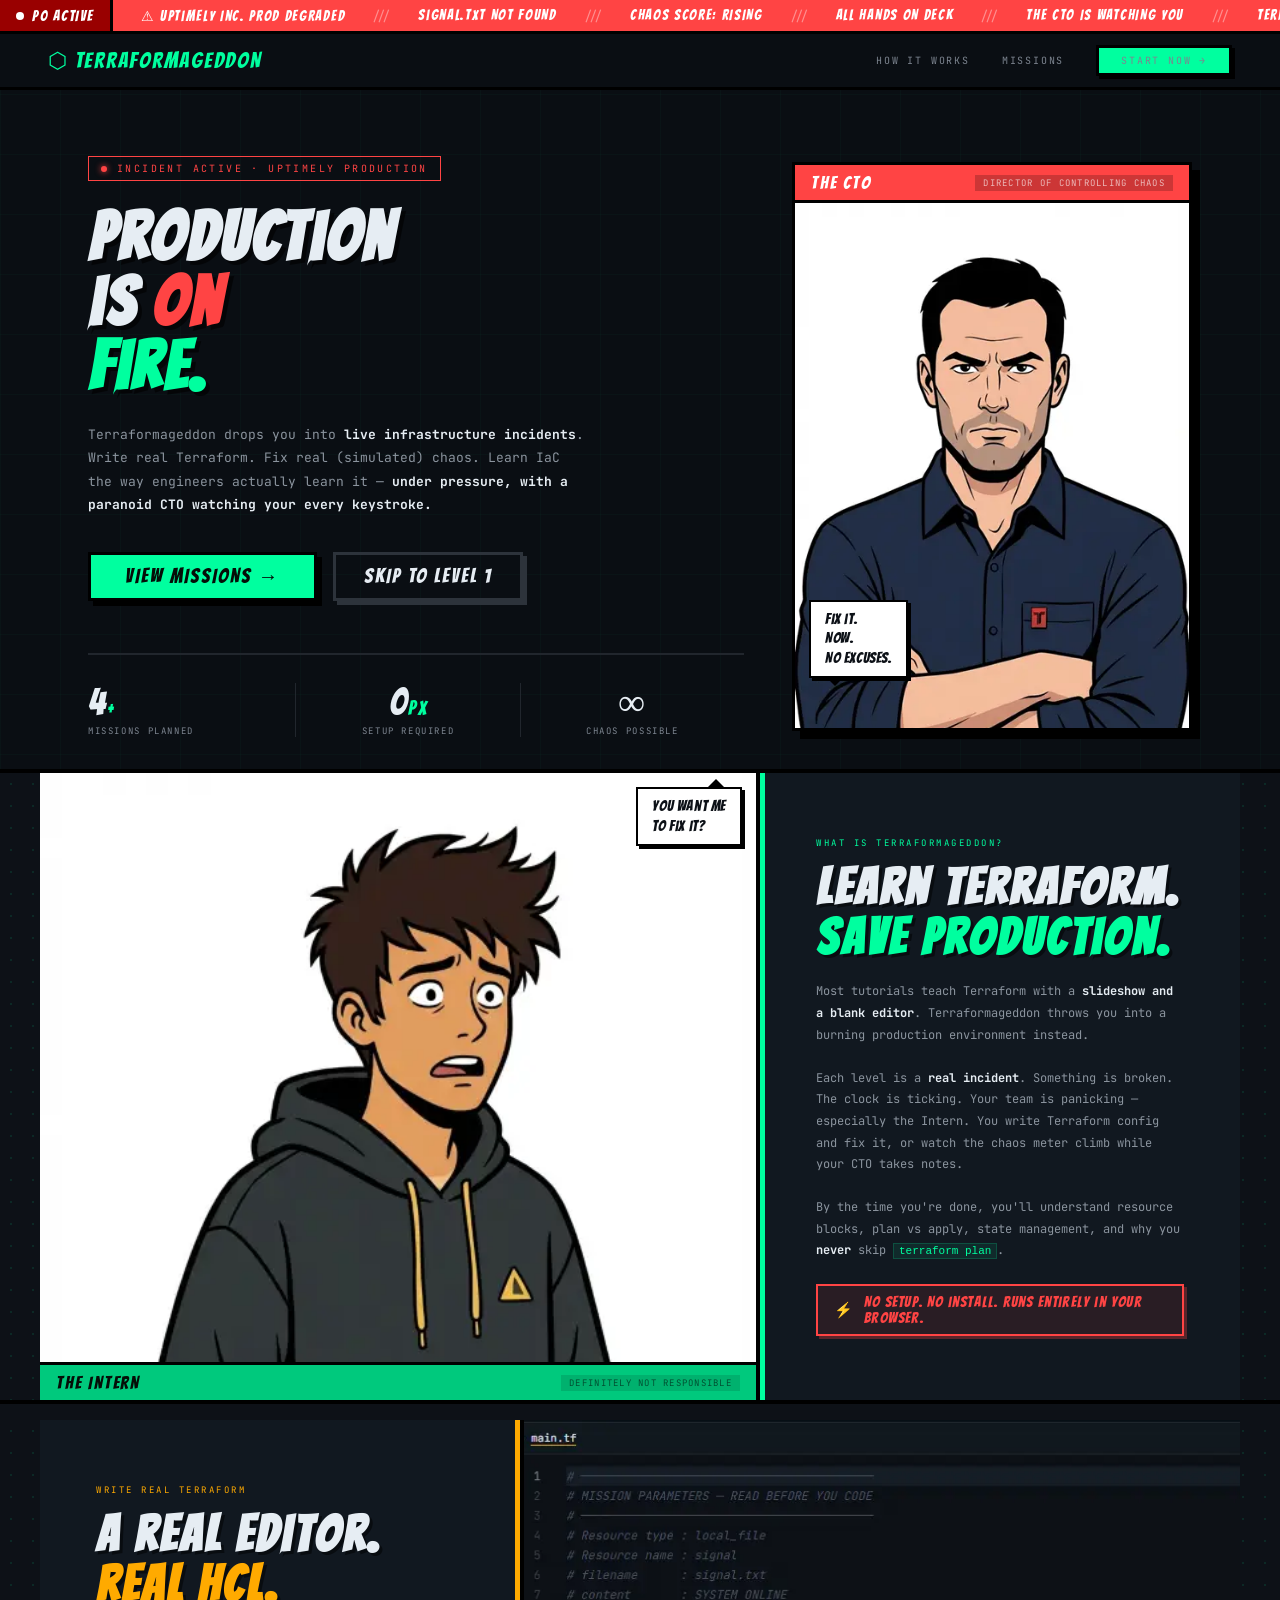
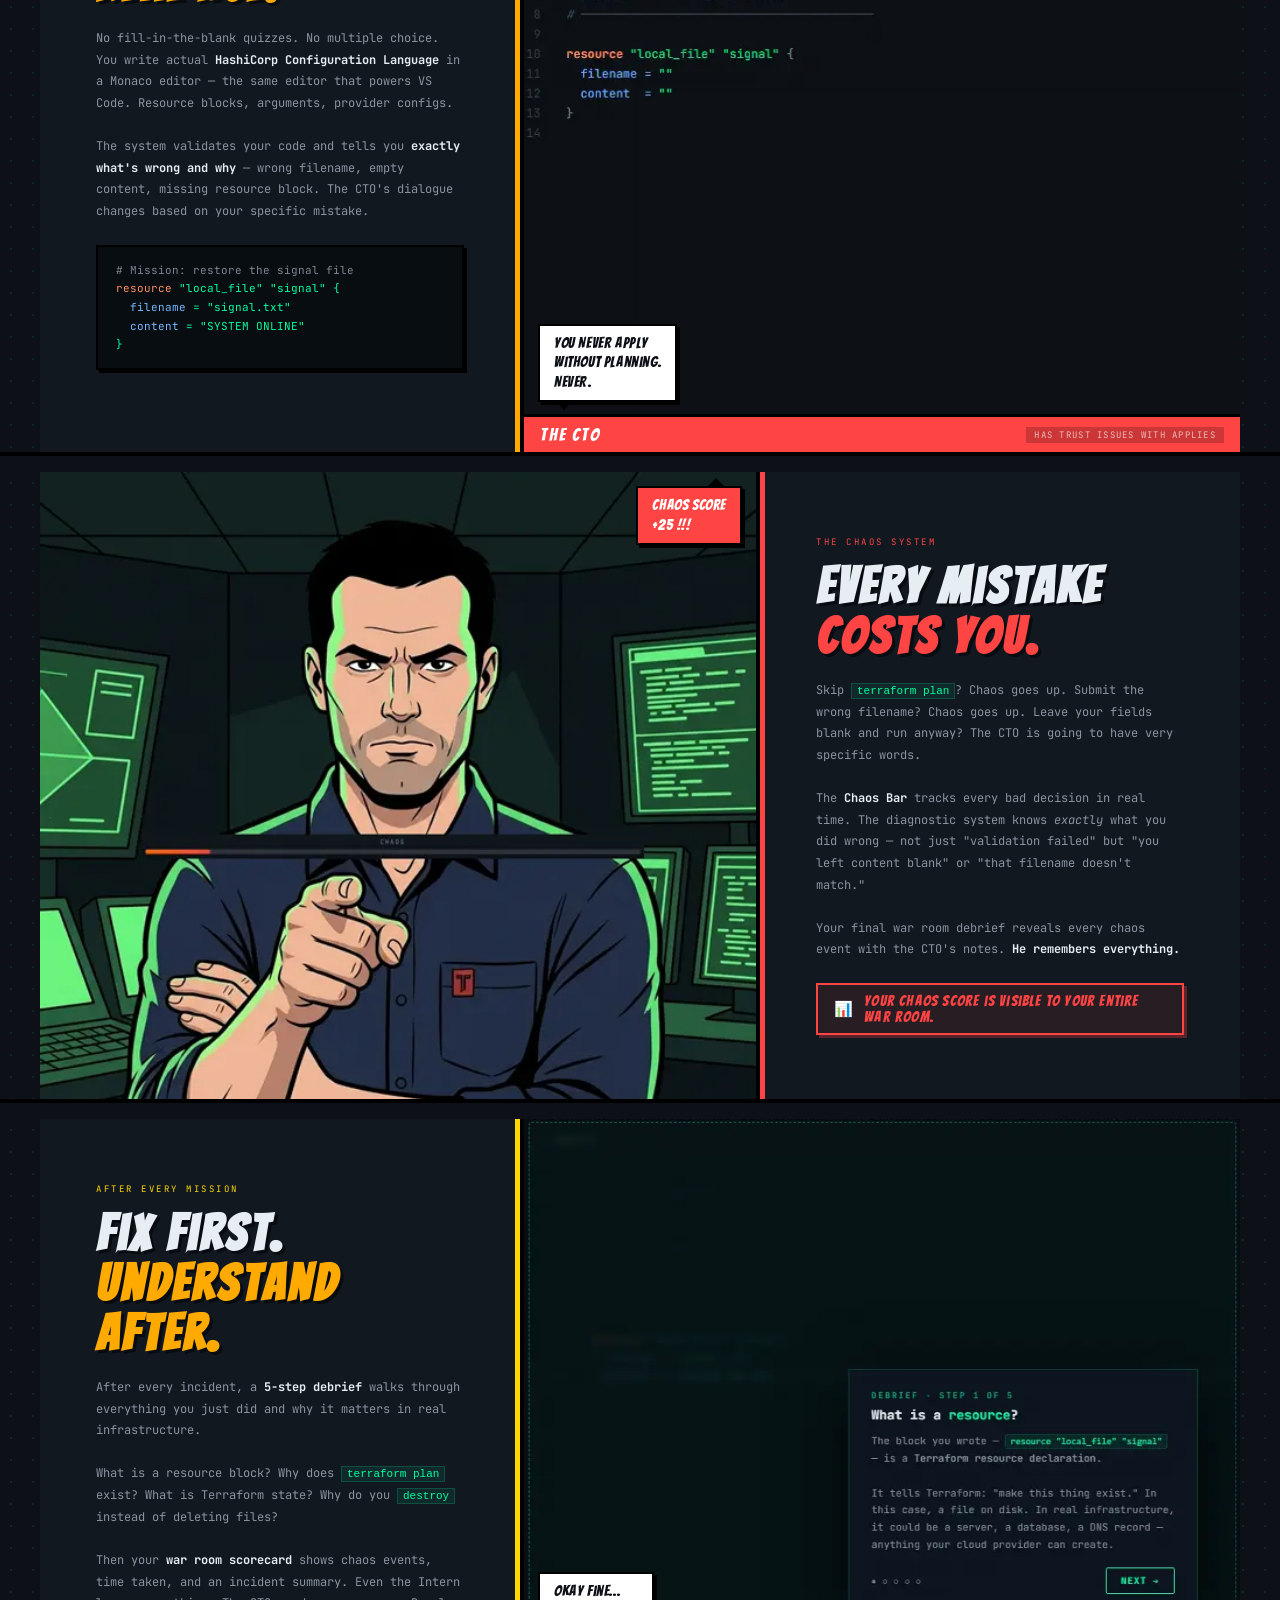
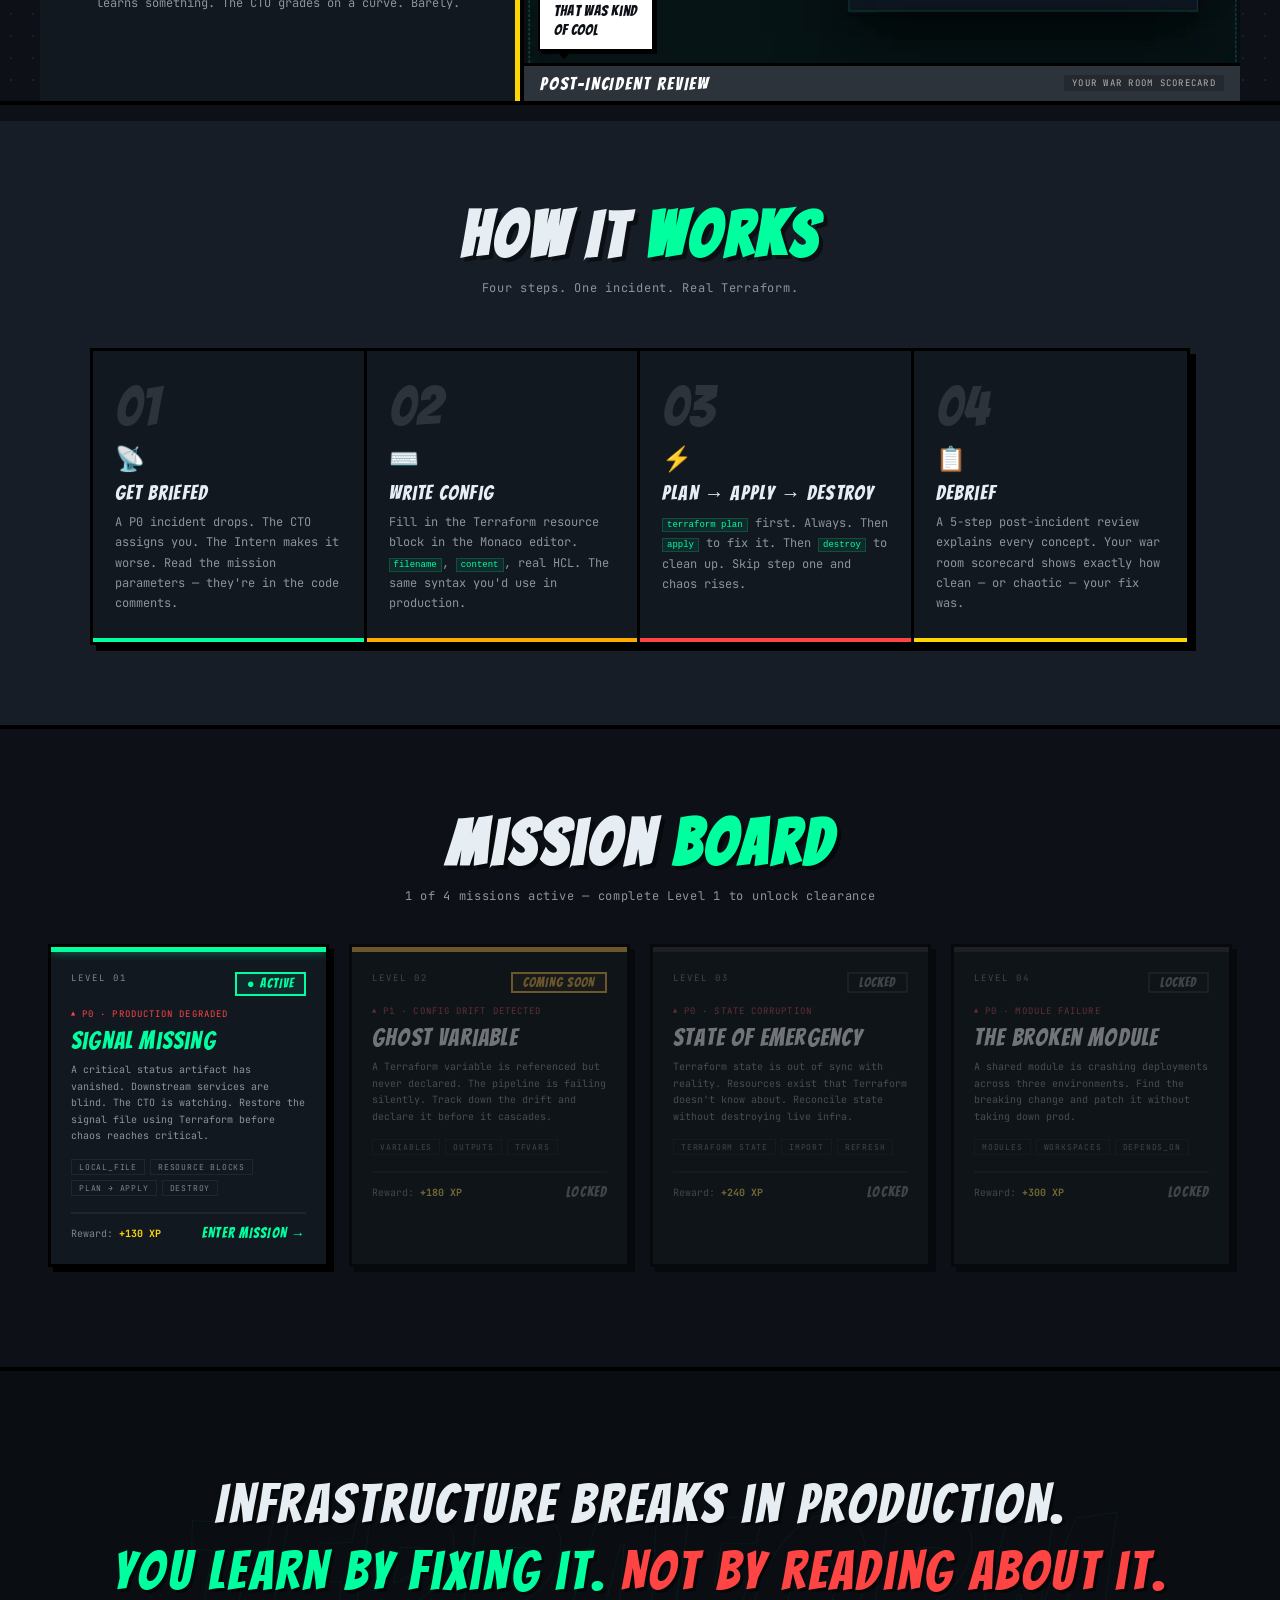
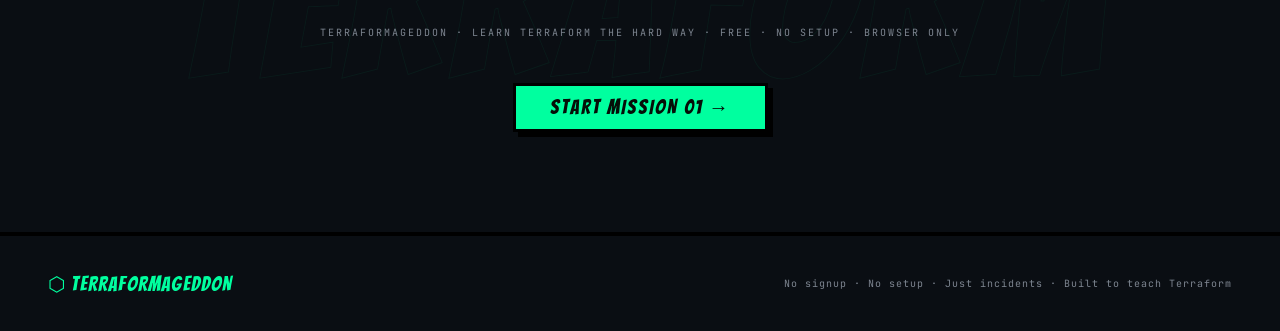
==== commit ae430d1f: "Initial Commit Initial Commit" ====
--- a/index.html
+++ b/index.html
@@ -393,7 +393,7 @@
 ═══════════════════════════════ -->
 <footer>
   <div class="flogo">⬡ TERRAFORMAGEDDON</div>
-  <div class="fcopy">No backend · No signup · No setup · Just incidents · Built to teach Terraform</div>
+  <div class="fcopy">No signup · No setup · Just incidents · Built to teach Terraform</div>
 </footer>
 
 
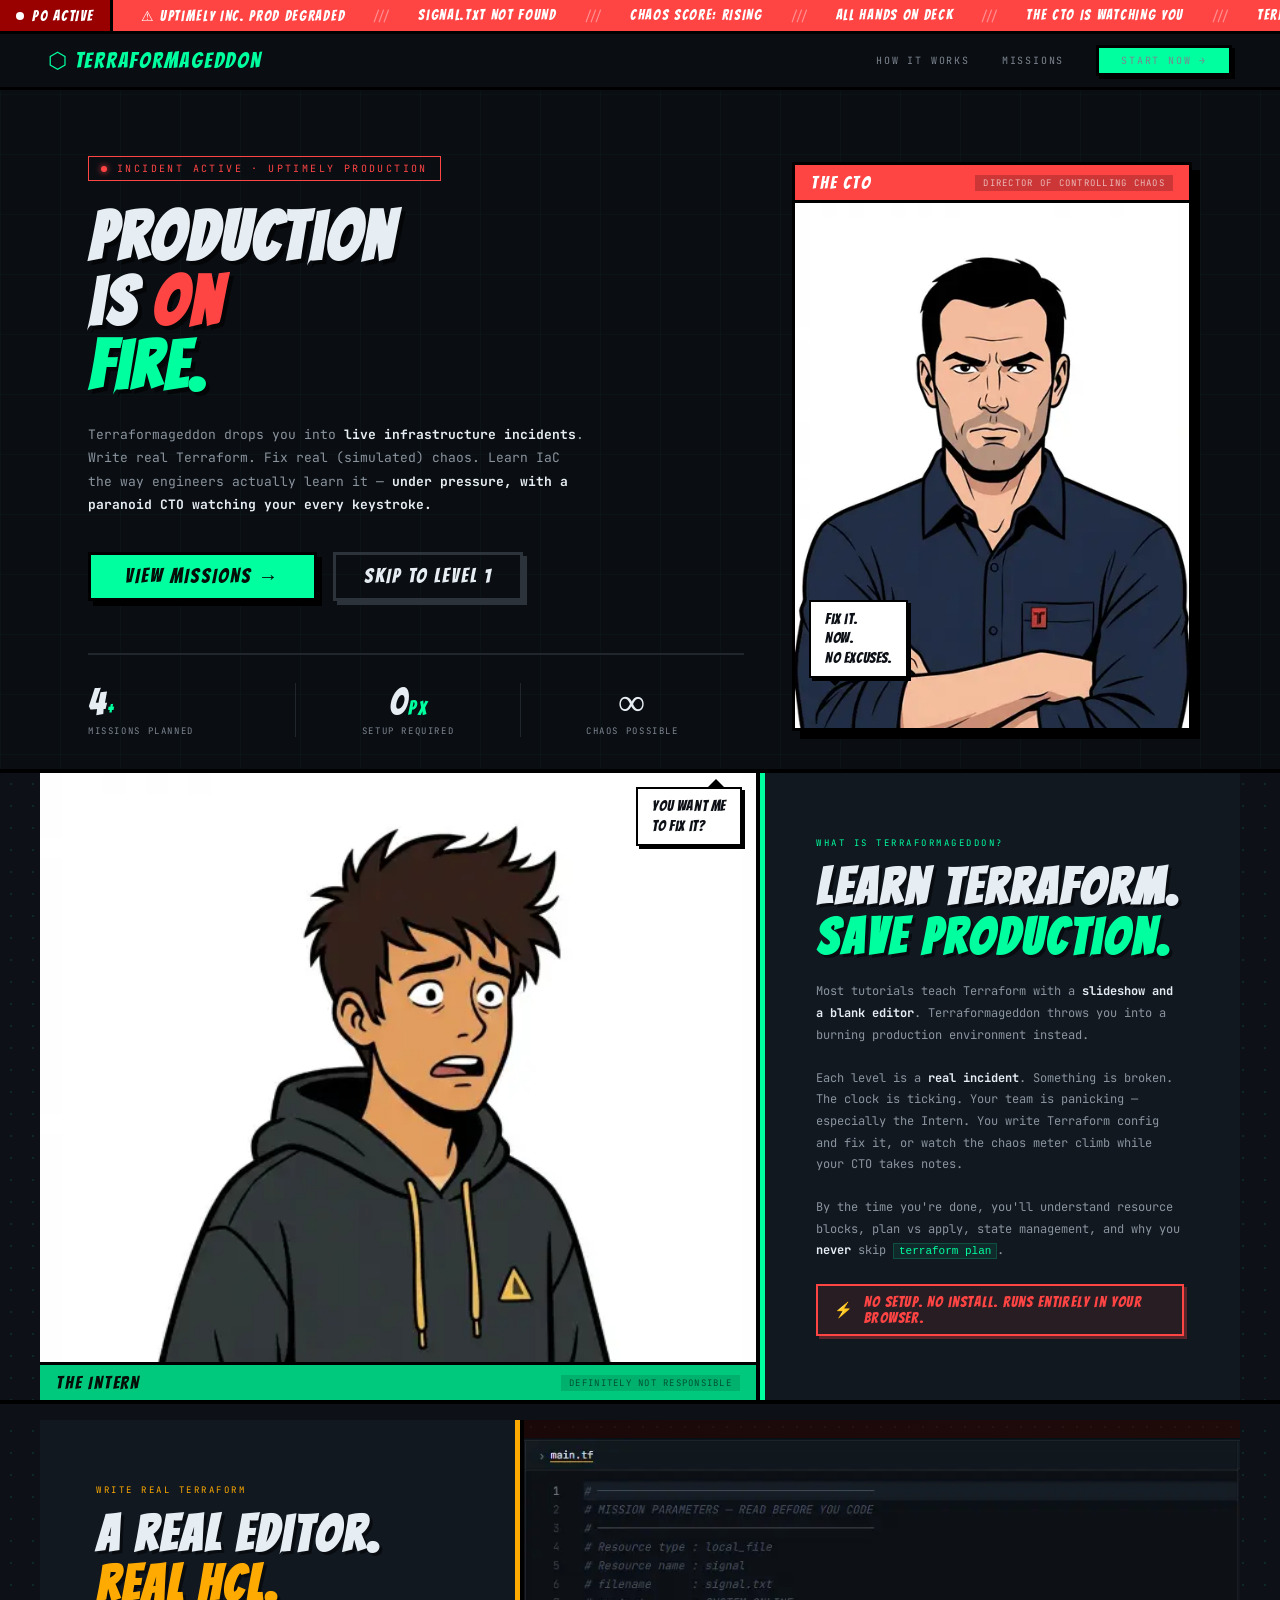
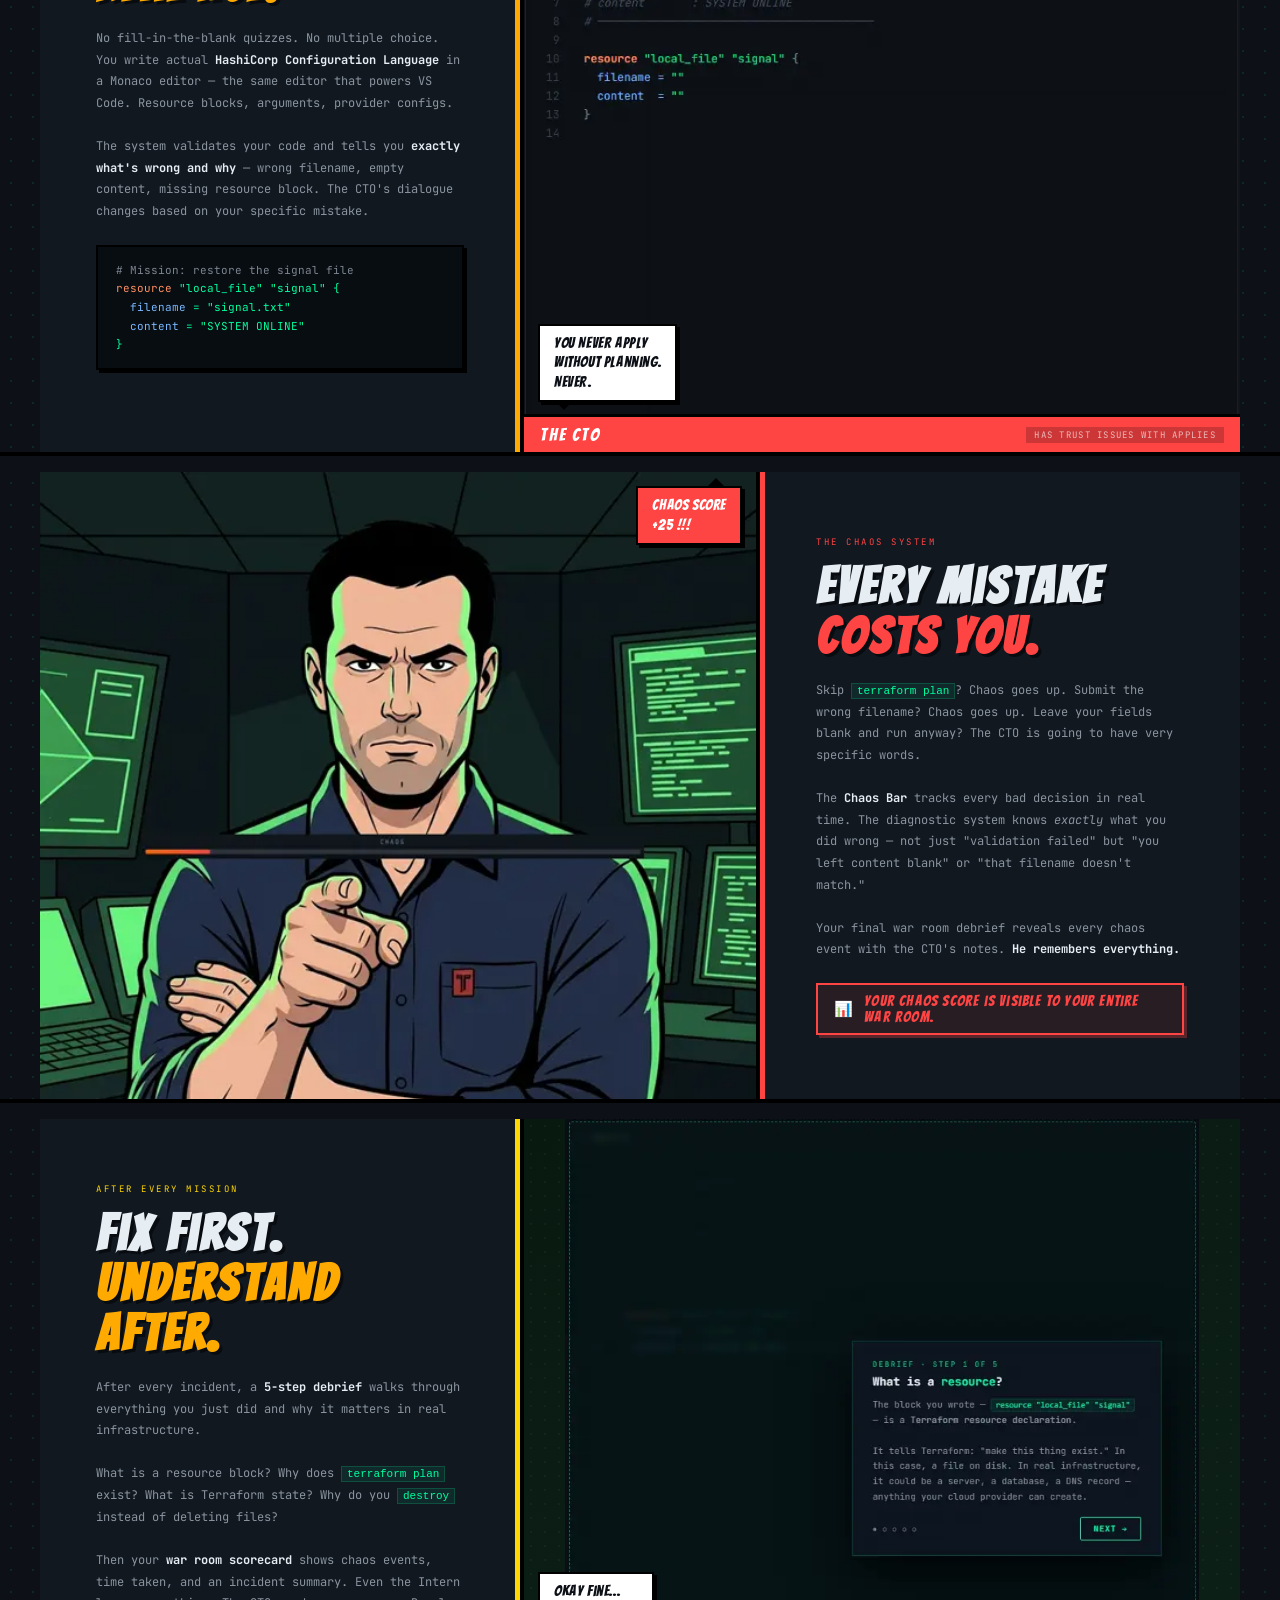
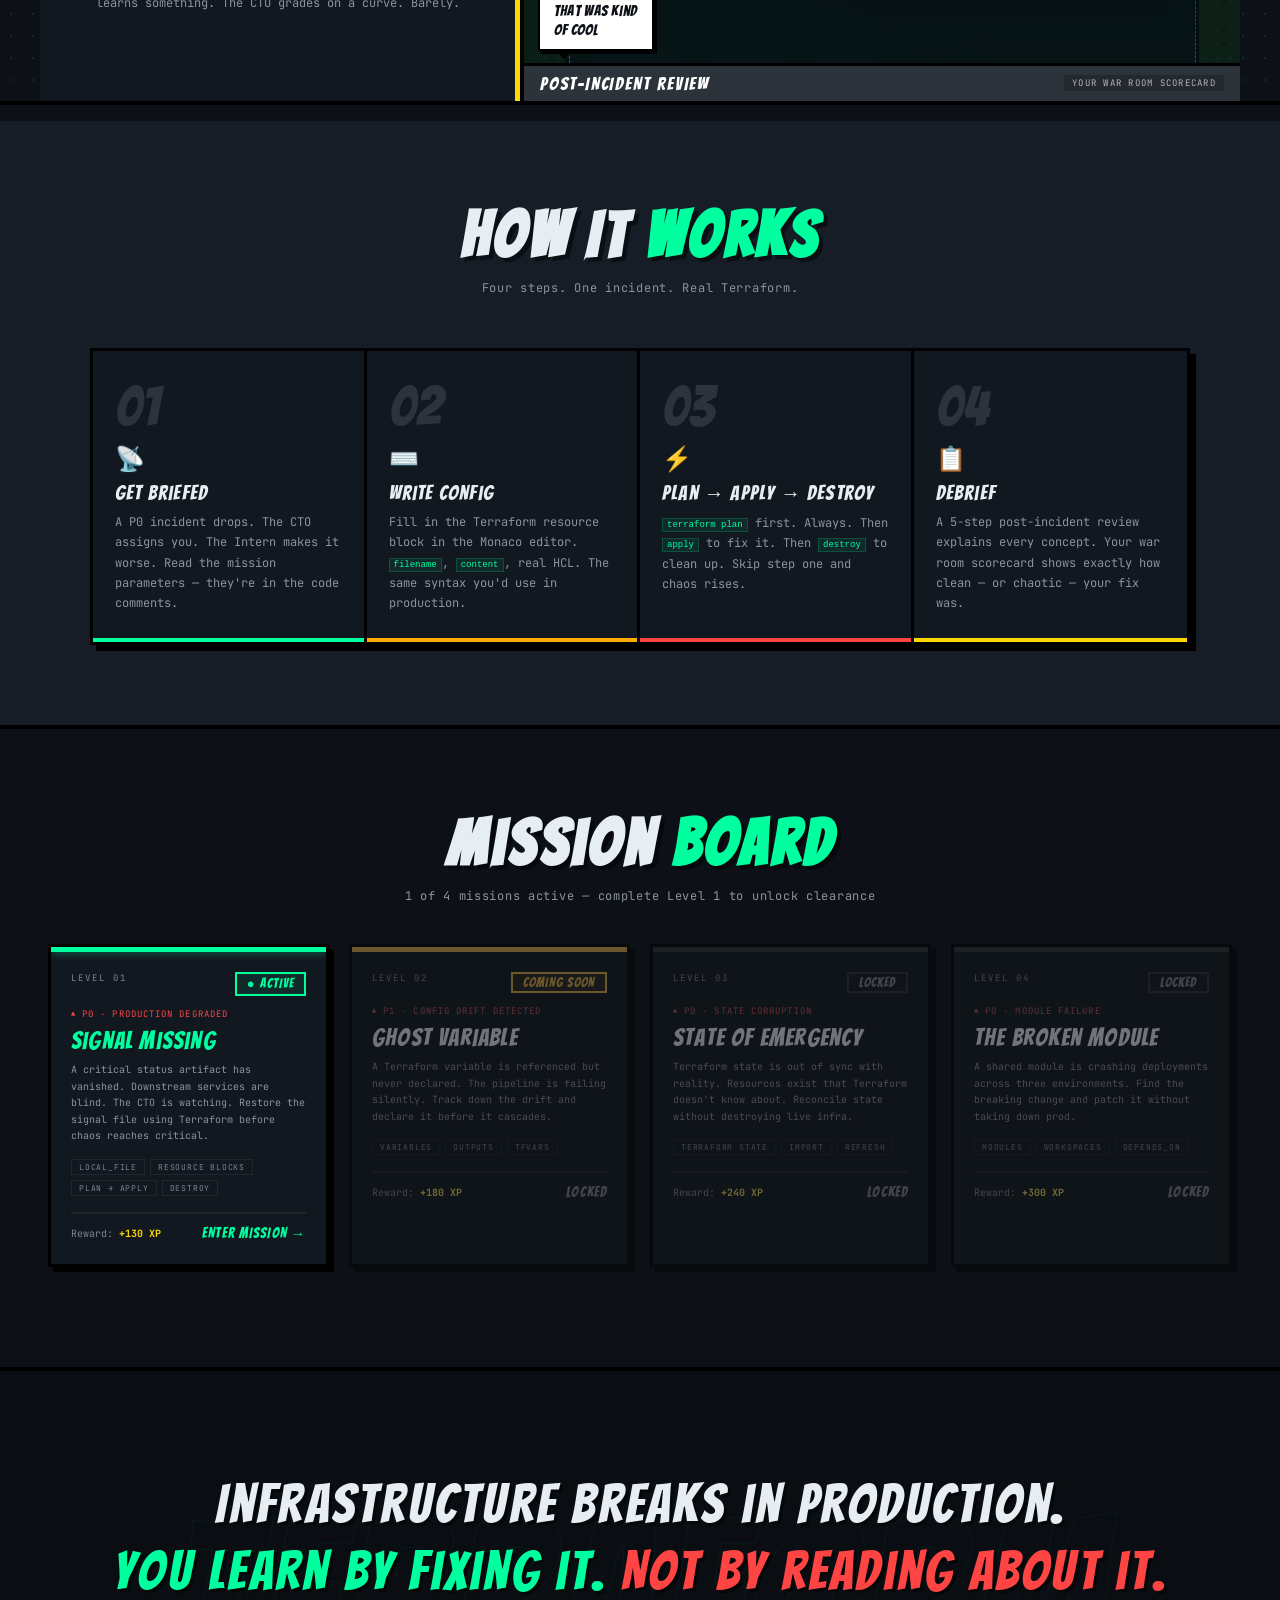
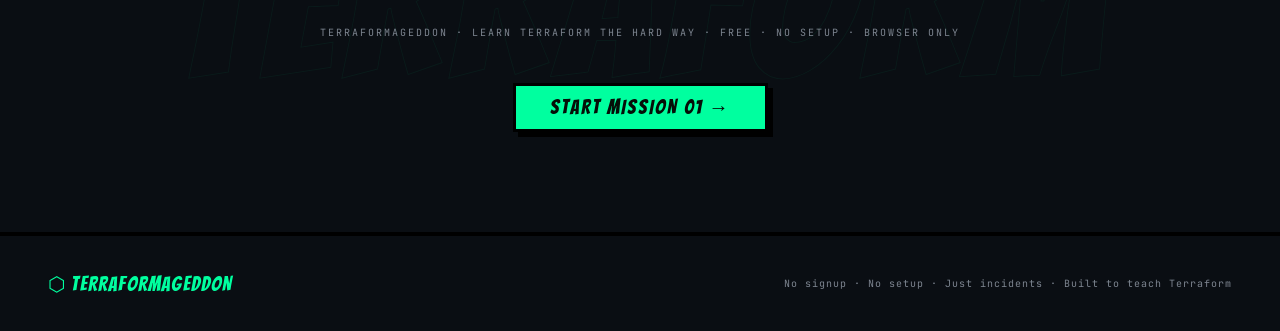
==== commit 97a9ea7e: "Changes to index.html, css, js" ====
--- a/index.html
+++ b/index.html
@@ -88,7 +88,6 @@
         </div>
         <div class="char-slot portrait slot-cto">
           <img src="images/cto.webp" alt="The CTO">
-          <img src="" alt="The CTO" data-char="cto" />
         </div>
         <div class="bubble bubble-bl">Fix it.<br>Now.<br>No excuses.</div>
       </div>
@@ -108,7 +107,6 @@
     <div class="feat-img">
       <div class="char-slot full slot-intern">
         <img src="images/intern.webp" alt="The Intern">
-        <img src="" alt="The Intern" data-char="intern" />
       </div>
       <!-- Name bar pinned to bottom -->
       <div class="char-card-bar bar-green" style="position:absolute;bottom:0;left:0;right:0;border-top:3px solid #000;border-bottom:none;">
@@ -149,7 +147,6 @@
     <div class="feat-img" style="border-left:4px solid #000;border-right:none;">
       <div class="char-slot full slot-cto">
         <img src="images/editor.webp" alt="Code Editor">
-        <img src="" alt="Code Editor for the actual Terraform Code" data-char="editor" />
       </div>
       <div class="char-card-bar bar-red" style="position:absolute;bottom:0;left:0;right:0;border-top:3px solid #000;border-bottom:none;">
         <span class="char-name">THE CTO</span>
@@ -193,7 +190,6 @@
     <div class="feat-img">
       <div class="char-slot full slot-chaos">
         <img src="images/chaos.webp" alt="Chaos war room scene">
-        <img src="" alt="Chaos war room scene" data-char="chaos" />
       </div>
       <div class="bubble bubble-tr bubble-red">CHAOS SCORE<br>+25 !!!</div>
     </div>
@@ -229,7 +225,6 @@
     <div class="feat-img" style="border-left:4px solid #000;border-right:none;">
       <div class="char-slot full slot-green">
         <img src="images/debrief.webp" alt="Post-mission debrief scene">
-        <img src="" alt="Post-mission debrief" data-char="debrief" />
         <div class="placeholder">
           <div class="placeholder-icon">📡</div>
           <div class="placeholder-label">Scene Art Placeholder</div>
--- a/css/style.css
+++ b/css/style.css
@@ -296,83 +296,6 @@
     30%            { transform: translateY(-4px); opacity: 1; }
   }
 
-  /* ── NPC TOAST POPUPS ── */
-  #toast-stack {
-    position: fixed;
-    bottom: 220px;
-    left: 16px;
-    width: 260px;
-    display: flex;
-    flex-direction: column-reverse;
-    gap: 8px;
-    z-index: 500;
-    pointer-events: none;
-  }
-
-  .npc-toast {
-    display: flex;
-    flex-direction: column;
-    gap: 4px;
-    animation: toastin 0.28s cubic-bezier(0.16, 1, 0.3, 1) both;
-    pointer-events: none;
-  }
-
-  .npc-toast.toasting-out {
-    animation: toastout 0.35s ease forwards;
-  }
-
-  @keyframes toastin {
-    from { opacity: 0; transform: translateX(-18px) scale(0.96); }
-    to   { opacity: 1; transform: translateX(0) scale(1); }
-  }
-
-  @keyframes toastout {
-    from { opacity: 1; transform: translateX(0) scale(1); max-height: 120px; margin-bottom: 0; }
-    to   { opacity: 0; transform: translateX(-12px) scale(0.95); max-height: 0; margin-bottom: -8px; }
-  }
-
-  .toast-name {
-    font-family: var(--mono);
-    font-size: 9px;
-    font-weight: 700;
-    letter-spacing: 0.14em;
-    text-transform: uppercase;
-  }
-  .toast-name.cto    { color: var(--red); }
-  .toast-name.intern { color: var(--yellow); }
-  .toast-name.system { color: var(--grey); }
-
-  .toast-bubble {
-    font-family: var(--mono);
-    font-size: 11px;
-    line-height: 1.5;
-    color: var(--text);
-    padding: 9px 12px;
-    border-radius: 2px 8px 8px 8px;
-    border: 1px solid;
-    backdrop-filter: blur(8px);
-    box-shadow: 0 8px 32px rgba(0,0,0,0.6), 0 2px 8px rgba(0,0,0,0.4);
-  }
-
-  .toast-bubble.cto-toast {
-    background: rgba(20, 8, 8, 0.92);
-    border-color: rgba(255,68,68,0.35);
-    color: #f0d0d0;
-  }
-  .toast-bubble.intern-toast {
-    background: rgba(20, 18, 4, 0.92);
-    border-color: rgba(255,215,0,0.3);
-    color: #f0e8b0;
-  }
-  .toast-bubble.system-toast {
-    background: rgba(10, 14, 20, 0.94);
-    border-color: rgba(125,133,144,0.3);
-    color: var(--grey);
-    font-size: 10px;
-    border-radius: 2px;
-    border-left: 2px solid var(--grey);
-  }
-
   /* ── EDITOR PANEL ── */
   #editor-panel {
     grid-column: 2;
@@ -1461,6 +1384,17 @@
 .char-slot.full     { height: 100%; min-height: 420px; aspect-ratio: unset; }
 
 .char-slot img {
+  width: 100%;
+  height: 100%;
+  object-fit: cover;
+  object-position: top center;
+  position: absolute;
+  inset: 0;
+  display: block;
+}
+
+.slot-cto .char-slot img,
+.feat-inner.flip .char-slot img {
   object-fit: contain;
   object-position: center center;
 }
@@ -1475,12 +1409,6 @@
   position: absolute; inset: 0;
   background-image: radial-gradient(circle, rgba(255,255,255,0.035) 1px, transparent 1px);
   background-size: 14px 14px; pointer-events: none;
-}
-
-/* Actual image — hidden until loaded */
-.char-slot img {
-  width: 100%; height: 100%; object-fit: cover; object-position: top center;
-  position: absolute; inset: 0; display: none;
 }
 
 .placeholder {
@@ -1714,6 +1642,65 @@
    Set display:block to reveal
 ══════════════════════════════════════════ */
 #prompts { display: none; background: #0a0e13; border-top: 4px solid var(--border); padding: 60px 48px; }
+
+/* ?? MOBILE WALL (level1 only) ?? */
+#mobile-wall {
+  display: none;
+  position: fixed;
+  inset: 0;
+  background: var(--bg);
+  z-index: 9999;
+  align-items: center;
+  justify-content: center;
+  flex-direction: column;
+  text-align: center;
+  padding: 32px;
+}
+
+#mobile-wall-icon {
+  font-size: 48px;
+  color: var(--green);
+  margin-bottom: 16px;
+}
+
+#mobile-wall-title {
+  font-family: var(--display);
+  font-size: 28px;
+  color: var(--green);
+  letter-spacing: 0.08em;
+  margin-bottom: 16px;
+}
+
+#mobile-wall-text {
+  font-family: var(--mono);
+  font-size: 13px;
+  color: var(--text2);
+  line-height: 1.8;
+  margin-bottom: 32px;
+}
+
+.mobile-wall-btn {
+  font-family: var(--display);
+  font-size: 18px;
+  letter-spacing: 0.1em;
+  padding: 10px 28px;
+  background: var(--green);
+  color: #050e08;
+  border: 3px solid #000;
+  box-shadow: 4px 4px 0 #000;
+  text-decoration: none;
+  display: inline-block;
+}
+
+@media (max-width: 768px) {
+  #mobile-wall {
+    display: flex;
+  }
+  body.level1 #app {
+    display: none;
+  }
+}
+
 .pgrid { display: grid; grid-template-columns: 1fr 1fr; gap: 20px; max-width: 1100px; margin: 0 auto; }
 .pcard { background: var(--bg2); border: 2px solid var(--border); padding: 20px 24px; }
 .pchar { font-family: var(--display); font-size: 18px; color: var(--green); margin-bottom: 8px; letter-spacing: 0.08em; }
@@ -1765,10 +1752,8 @@
 
 @media (max-width: 900px) {
   .hero-inner { grid-template-columns: 1fr; }
-  .hero-right { display: none; }
   .feat-inner { grid-template-columns: 1fr; }
   .feat-inner.flip { direction: ltr; }
-  .feat-img { display: none; }
   .steps { grid-template-columns: 1fr 1fr; }
   nav, #hero, #how, #missions, #manifesto, footer { padding-left: 24px; padding-right: 24px; }
   .hero-inner { padding: 40px 24px; }
@@ -1777,3 +1762,111 @@
   .steps { grid-template-columns: 1fr; }
   .step { border-right: none; border-bottom: 3px solid #000; }
 }
+
+@media (max-width: 768px) {
+  body.landing {
+    padding-top: 28px;
+  }
+
+  nav {
+    padding: 0 20px;
+  }
+  .nav-links a:not(.nav-cta) {
+    display: none;
+  }
+
+  .hero-inner {
+    grid-template-columns: 1fr;
+    padding: 32px 20px;
+    gap: 32px;
+  }
+  .hero-title {
+    font-size: 48px;
+  }
+  .hero-stats {
+    flex-wrap: wrap;
+  }
+  .hstat {
+    flex: 1 1 40%;
+  }
+
+  .feat-inner {
+    grid-template-columns: 1fr;
+  }
+  .feat-inner.flip {
+    direction: ltr;
+  }
+  .feat-text {
+    padding: 40px 24px;
+  }
+
+  #how {
+    padding: 60px 20px;
+  }
+  .steps {
+    grid-template-columns: 1fr;
+    box-shadow: none;
+  }
+  .step {
+    border-right: none;
+    border-bottom: 3px solid #000;
+  }
+  .step:last-child {
+    border-bottom: none;
+  }
+
+  #missions {
+    padding: 60px 20px 80px;
+  }
+  .mission-grid {
+    grid-template-columns: 1fr;
+  }
+
+  #manifesto {
+    padding: 60px 20px;
+  }
+
+  footer {
+    padding: 28px 20px;
+    flex-direction: column;
+    align-items: flex-start;
+    gap: 8px;
+  }
+}
+/* ── NPC AVATARS ── */
+.npc-msg {
+  display: flex;
+  flex-direction: row;
+  align-items: flex-start;
+  gap: 8px;
+}
+
+.npc-avatar {
+  width: 32px;
+  height: 32px;
+  border-radius: 50%;
+  flex-shrink: 0;
+  object-fit: cover;
+  border: 1px solid var(--border2);
+  margin-top: 2px;
+}
+
+.npc-bubble {
+  display: flex;
+  flex-direction: column;
+  gap: 3px;
+  flex: 1;
+}
+
+.toast-inner {
+  display: flex;
+  flex-direction: row;
+  align-items: flex-start;
+  gap: 8px;
+}
+
+.toast-content {
+  display: flex;
+  flex-direction: column;
+  gap: 4px;
+}
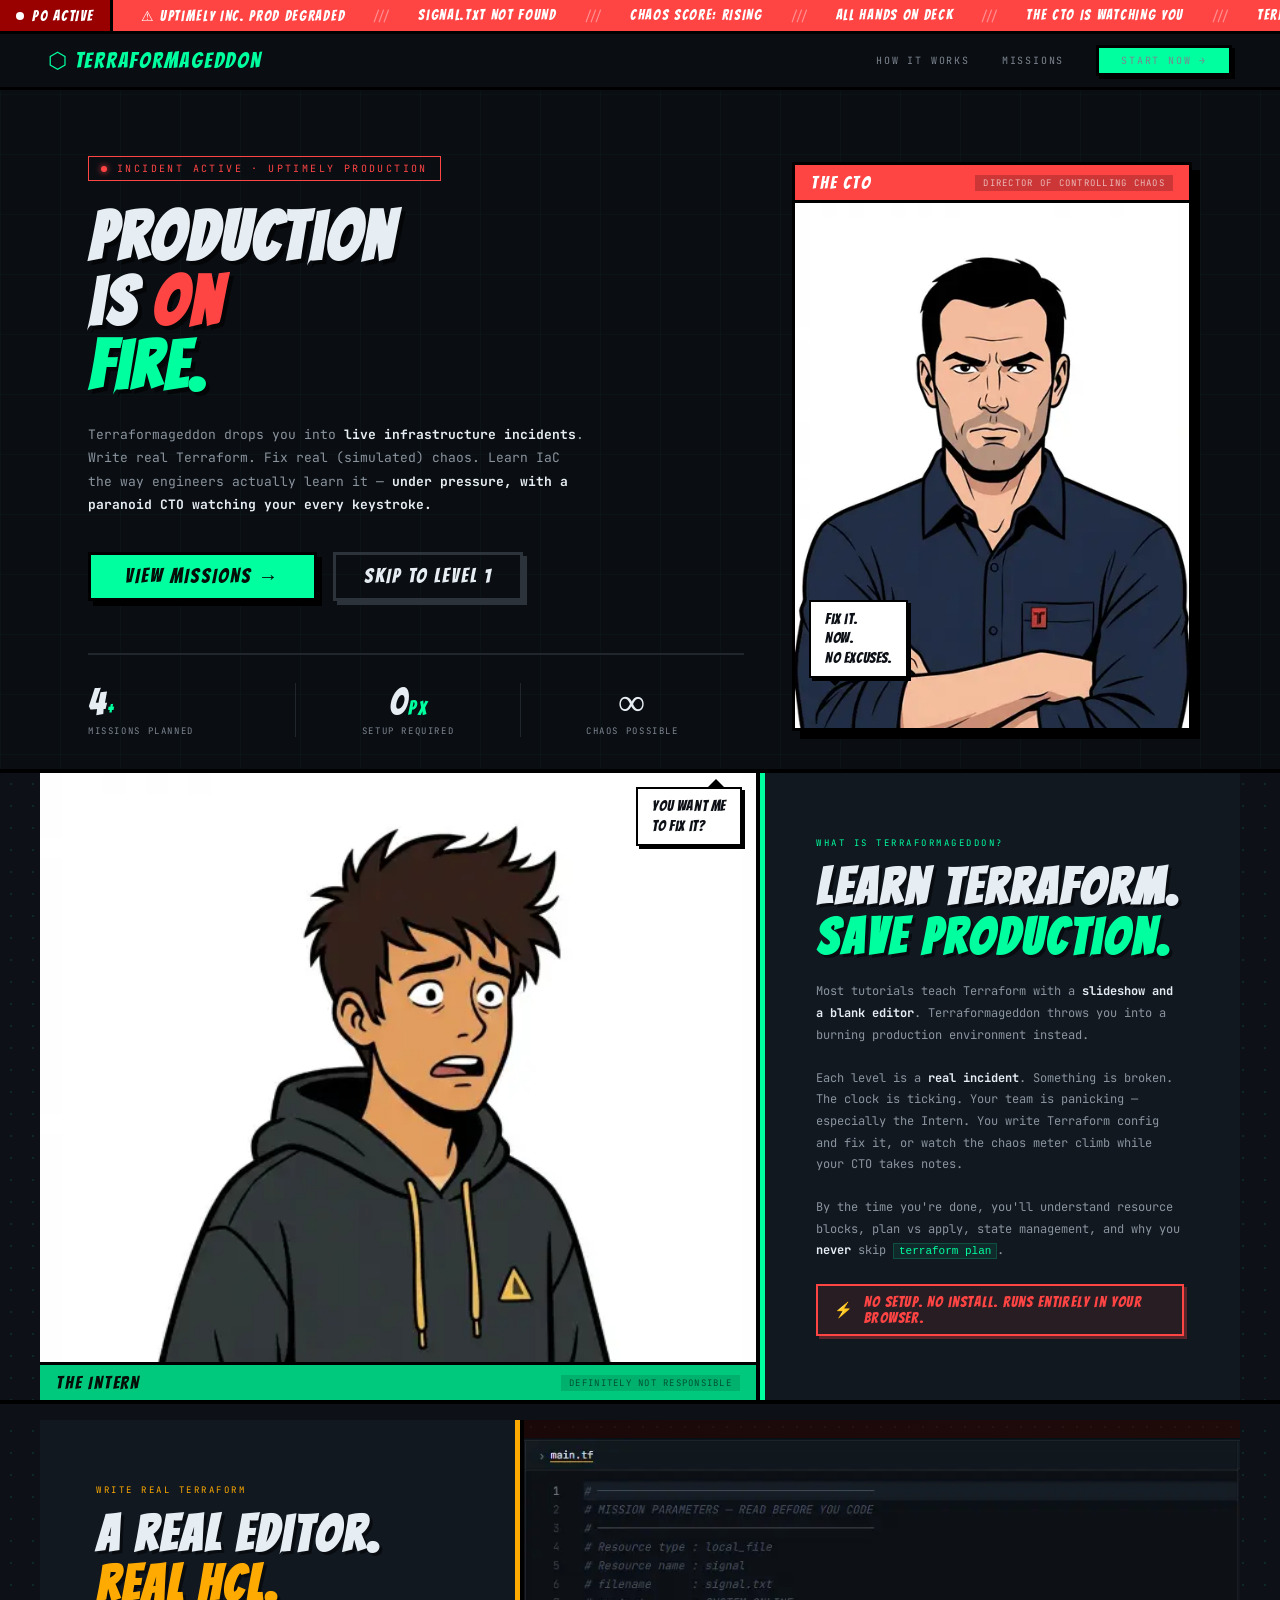
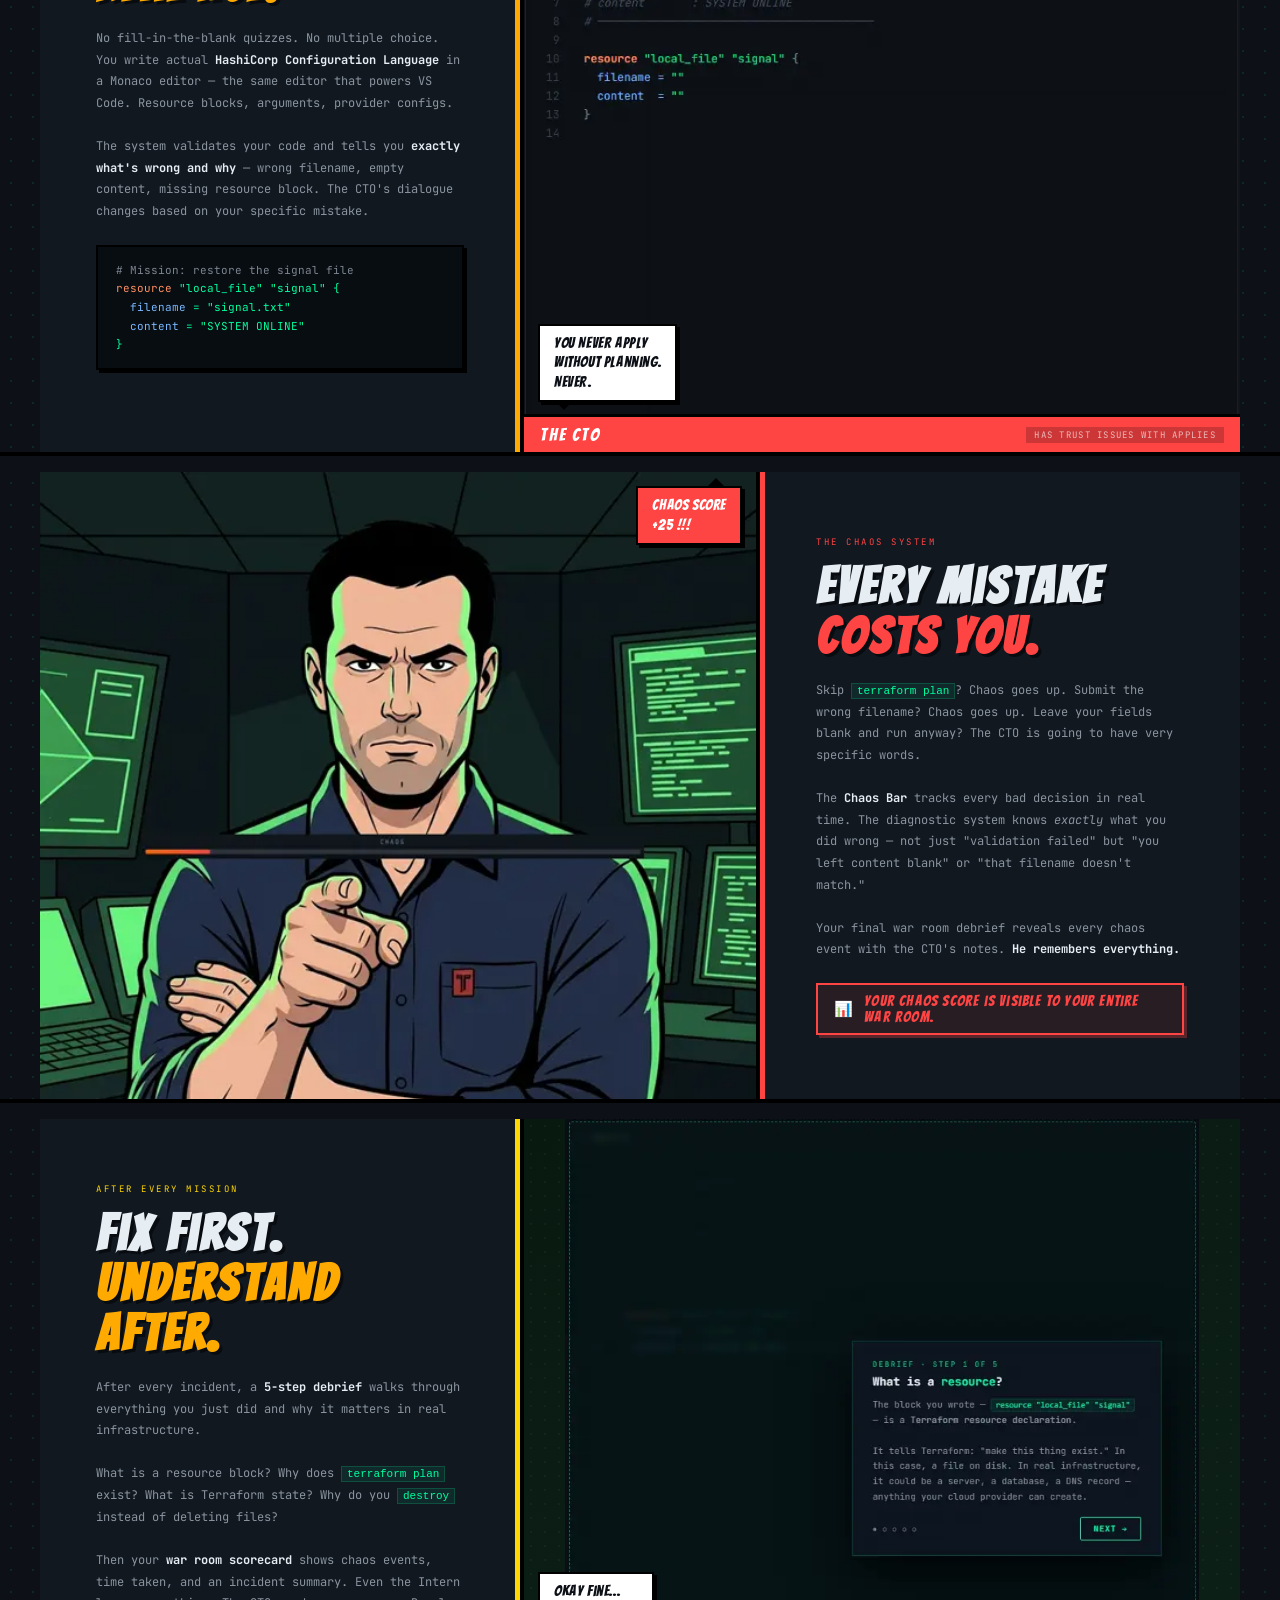
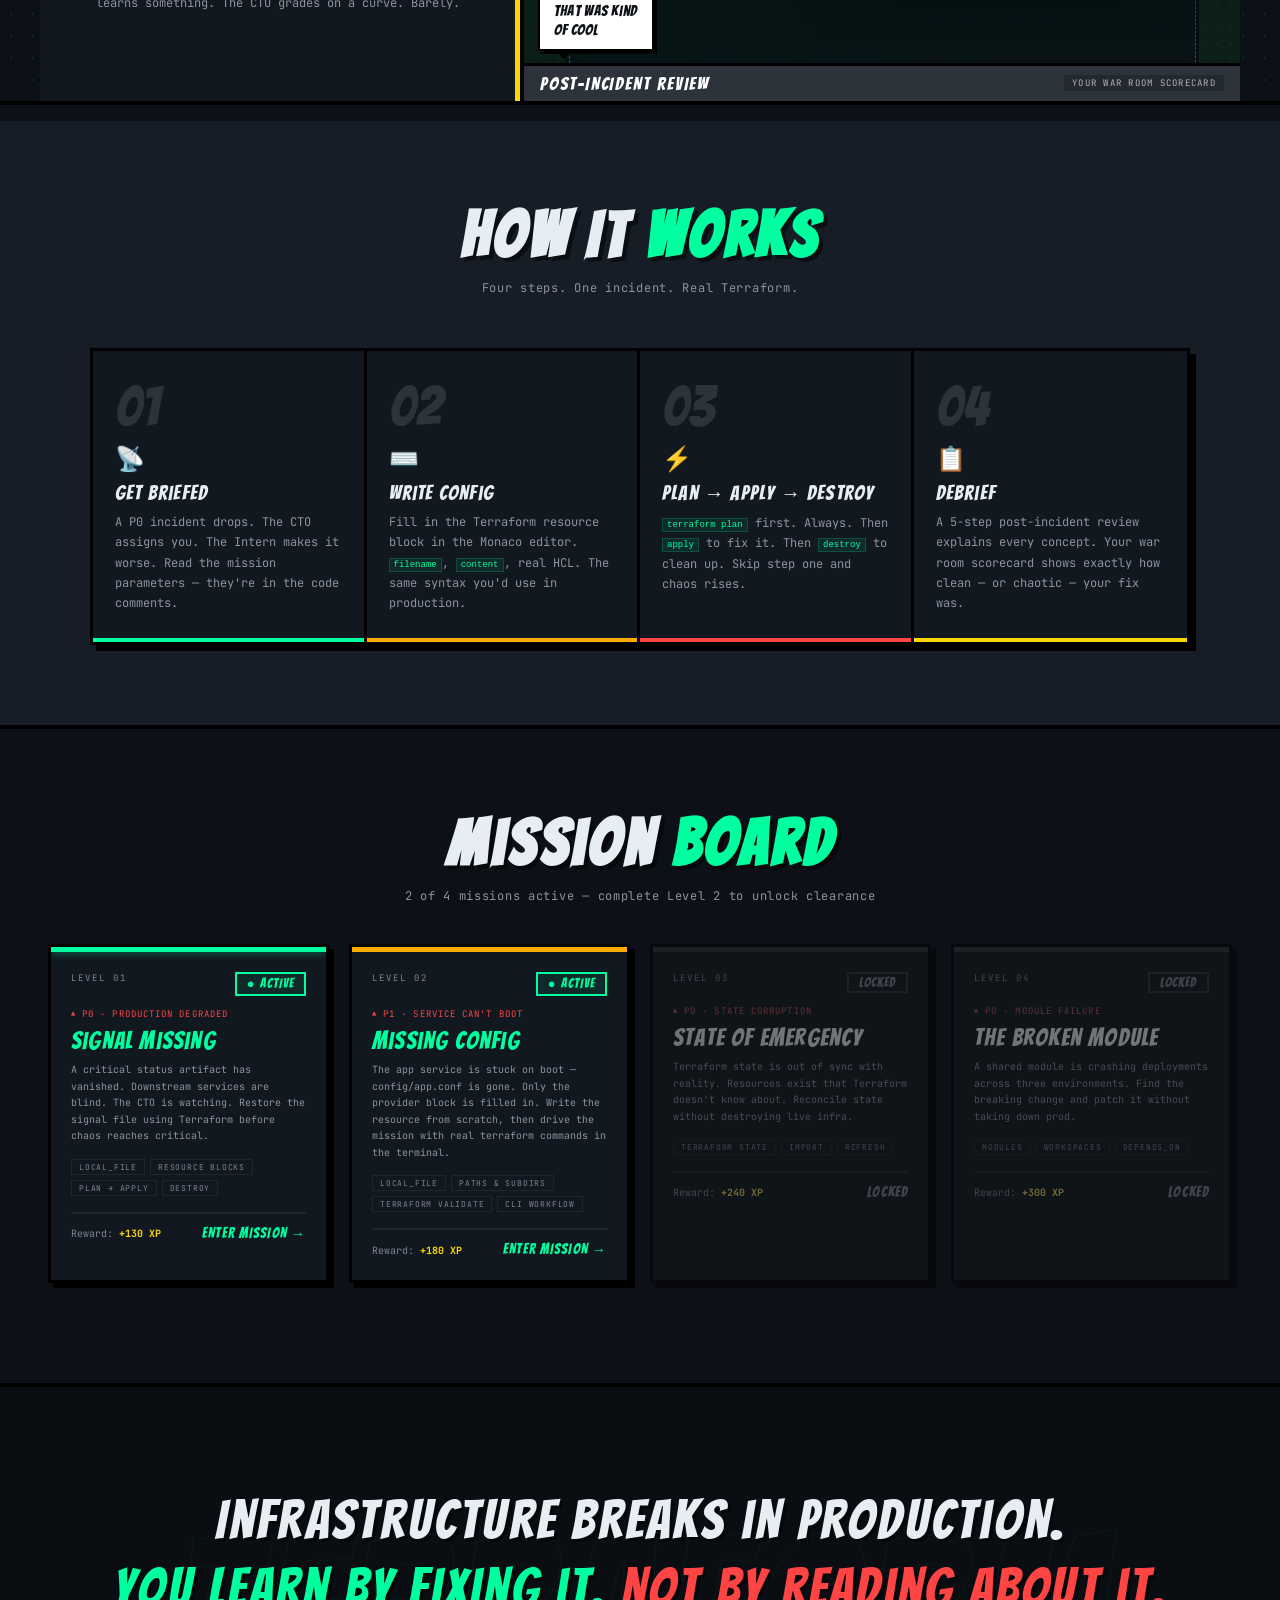
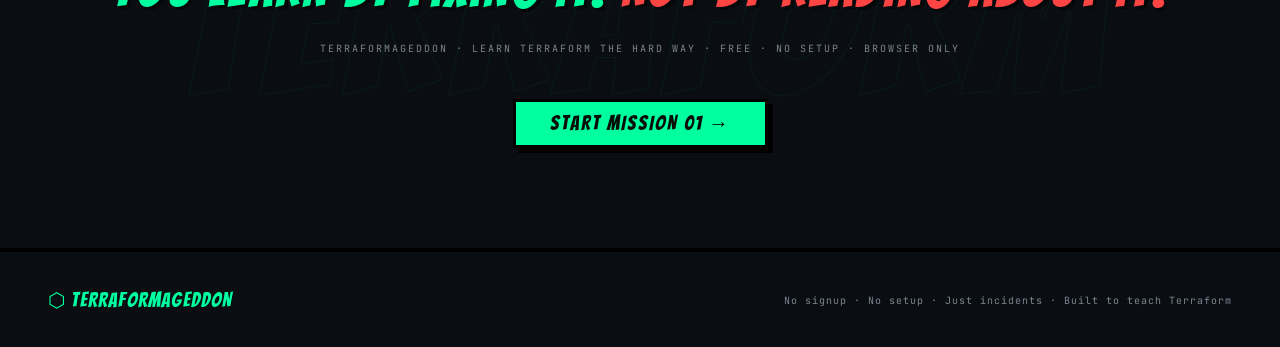
==== commit 75160a1e: "Add Level 2: Missing Config (interactive terminal mission) Backend: new level2 config and template c" ====
--- a/index.html
+++ b/index.html
@@ -302,7 +302,7 @@
   <div style="max-width:1200px;margin:0 auto;">
     <div class="sec-head" style="margin-bottom:40px;">
       <h2>Mission <span>Board</span></h2>
-      <p>1 of 4 missions active — complete Level 1 to unlock clearance</p>
+      <p>2 of 4 missions active — complete Level 2 to unlock clearance</p>
     </div>
     <div class="mission-grid">
 
@@ -326,17 +326,22 @@
         </div>
       </a>
 
-      <div class="mcard locked">
+      <a href="level2.html" class="mcard active-m">
         <div class="maccent ma-orange"></div>
         <div class="mbody">
-          <div class="mtop"><div class="mlevel">Level 02</div><div class="mstatus ms-soon">COMING SOON</div></div>
-          <div class="mincident">P1 · Config Drift Detected</div>
-          <div class="mtitle">Ghost Variable</div>
-          <div class="mdesc">A Terraform variable is referenced but never declared. The pipeline is failing silently. Track down the drift and declare it before it cascades.</div>
-          <div class="mtags"><span class="mtag">variables</span><span class="mtag">outputs</span><span class="mtag">tfvars</span></div>
-          <div class="mfooter"><div class="mxp">Reward: <strong>+180 XP</strong></div><div class="mcta">LOCKED</div></div>
-        </div>
-      </div>
+          <div class="mtop"><div class="mlevel">Level 02</div><div class="mstatus ms-active">● ACTIVE</div></div>
+          <div class="mincident">P1 · Service Can't Boot</div>
+          <div class="mtitle">Missing Config</div>
+          <div class="mdesc">The app service is stuck on boot — config/app.conf is gone. Only the provider block is filled in. Write the resource from scratch, then drive the mission with real terraform commands in the terminal.</div>
+          <div class="mtags">
+            <span class="mtag">local_file</span>
+            <span class="mtag">paths &amp; subdirs</span>
+            <span class="mtag">terraform validate</span>
+            <span class="mtag">CLI workflow</span>
+          </div>
+          <div class="mfooter"><div class="mxp">Reward: <strong>+180 XP</strong></div><div class="mcta">ENTER MISSION →</div></div>
+        </div>
+      </a>
 
       <div class="mcard locked">
         <div class="maccent ma-grey"></div>
--- a/css/style.css
+++ b/css/style.css
@@ -547,6 +547,66 @@
     50%       { opacity: 0; }
   }
 
+  /* ── LEVEL 2: interactive terminal & editor-only panel ── */
+  body.level2 #editor-panel {
+    /* No action buttons row; editor stretches full height */
+  }
+
+  body.level2 #terminal-output {
+    display: flex;
+    flex-direction: column;
+    cursor: text;
+  }
+
+  body.level2 #terminal-scrollback {
+    white-space: pre-wrap;
+    word-break: break-word;
+    flex: 0 0 auto;
+  }
+
+  body.level2 #terminal-prompt-row {
+    display: flex;
+    align-items: flex-start;
+    gap: 8px;
+    padding-top: 2px;
+    flex: 0 0 auto;
+  }
+
+  body.level2 .terminal-prompt-sigil {
+    color: var(--green, #00ff9f);
+    flex-shrink: 0;
+    user-select: none;
+  }
+
+  body.level2 #terminal-input {
+    flex: 1;
+    outline: none;
+    color: #e6edf3;
+    caret-color: var(--green, #00ff9f);
+    min-height: 1.6em;
+    white-space: pre-wrap;
+    word-break: break-word;
+    font-family: var(--mono);
+    font-size: 11px;
+    line-height: 1.6;
+  }
+
+  body.level2 #terminal-input.locked {
+    opacity: 0.5;
+    caret-color: transparent;
+    cursor: not-allowed;
+  }
+
+  body.level2 #terminal-input:empty::after {
+    content: '';
+    display: inline-block;
+    width: 7px;
+    height: 13px;
+    background: var(--green, #00ff9f);
+    vertical-align: text-bottom;
+    animation: blink 1s step-end infinite;
+  }
+
   /* ── BRIEFING MODAL ── */
   #briefing-overlay {
     position: fixed;
@@ -863,7 +923,7 @@
     align-items: center;
   }
 
-  #tour-next {
+  #tour-next, #debrief-next {
     font-family: var(--mono);
     font-size: 10px;
     font-weight: 700;
@@ -877,11 +937,11 @@
     border-radius: 2px;
     transition: all 0.2s;
   }
-  #tour-next:hover {
+  #tour-next:hover, #debrief-next:hover {
     background: rgba(0,255,159,0.1);
   }
 
-  #tour-skip {
+  #tour-skip, #debrief-back {
     font-family: var(--mono);
     font-size: 10px;
     letter-spacing: 0.1em;
@@ -894,7 +954,7 @@
     border-radius: 2px;
     transition: all 0.2s;
   }
-  #tour-skip:hover {
+  #tour-skip:hover, #debrief-back:hover:not(:disabled) {
     background: rgba(125,133,144,0.1);
   }
 
@@ -987,40 +1047,6 @@
     font-size: 9px;
     color: var(--grey);
     letter-spacing: 0.1em;
-  }
-
-  #debrief-next {
-    font-family: var(--mono);
-    font-size: 10px;
-    font-weight: 700;
-    letter-spacing: 0.1em;
-    text-transform: uppercase;
-    padding: 7px 16px;
-    border: 1px solid var(--green);
-    color: var(--green);
-    background: transparent;
-    cursor: pointer;
-    border-radius: 2px;
-    transition: all 0.2s;
-  }
-  #debrief-next:hover { background: rgba(0,255,159,0.1); }
-
-  #debrief-back {
-    font-family: var(--mono);
-    font-size: 10px;
-    letter-spacing: 0.1em;
-    text-transform: uppercase;
-    padding: 7px 16px;
-    border: 1px solid var(--border2);
-    color: var(--grey);
-    background: transparent;
-    cursor: pointer;
-    border-radius: 2px;
-    transition: all 0.2s;
-  }
-
-  #debrief-back:hover:not(:disabled) {
-    background: rgba(125,133,144,0.1);
   }
 
   #debrief-back:disabled {
@@ -1690,15 +1716,6 @@
   box-shadow: 4px 4px 0 #000;
   text-decoration: none;
   display: inline-block;
-}
-
-@media (max-width: 768px) {
-  #mobile-wall {
-    display: flex;
-  }
-  body.level1 #app {
-    display: none;
-  }
 }
 
 .pgrid { display: grid; grid-template-columns: 1fr 1fr; gap: 20px; max-width: 1100px; margin: 0 auto; }
@@ -1758,12 +1775,13 @@
   nav, #hero, #how, #missions, #manifesto, footer { padding-left: 24px; padding-right: 24px; }
   .hero-inner { padding: 40px 24px; }
 }
-@media (max-width: 560px) {
-  .steps { grid-template-columns: 1fr; }
-  .step { border-right: none; border-bottom: 3px solid #000; }
-}
-
 @media (max-width: 768px) {
+  #mobile-wall {
+    display: flex;
+  }
+  body.level1 #app {
+    display: none;
+  }
   body.landing {
     padding-top: 28px;
   }
@@ -1858,15 +1876,4 @@
   flex: 1;
 }
 
-.toast-inner {
-  display: flex;
-  flex-direction: row;
-  align-items: flex-start;
-  gap: 8px;
-}
-
-.toast-content {
-  display: flex;
-  flex-direction: column;
-  gap: 4px;
-}
+
